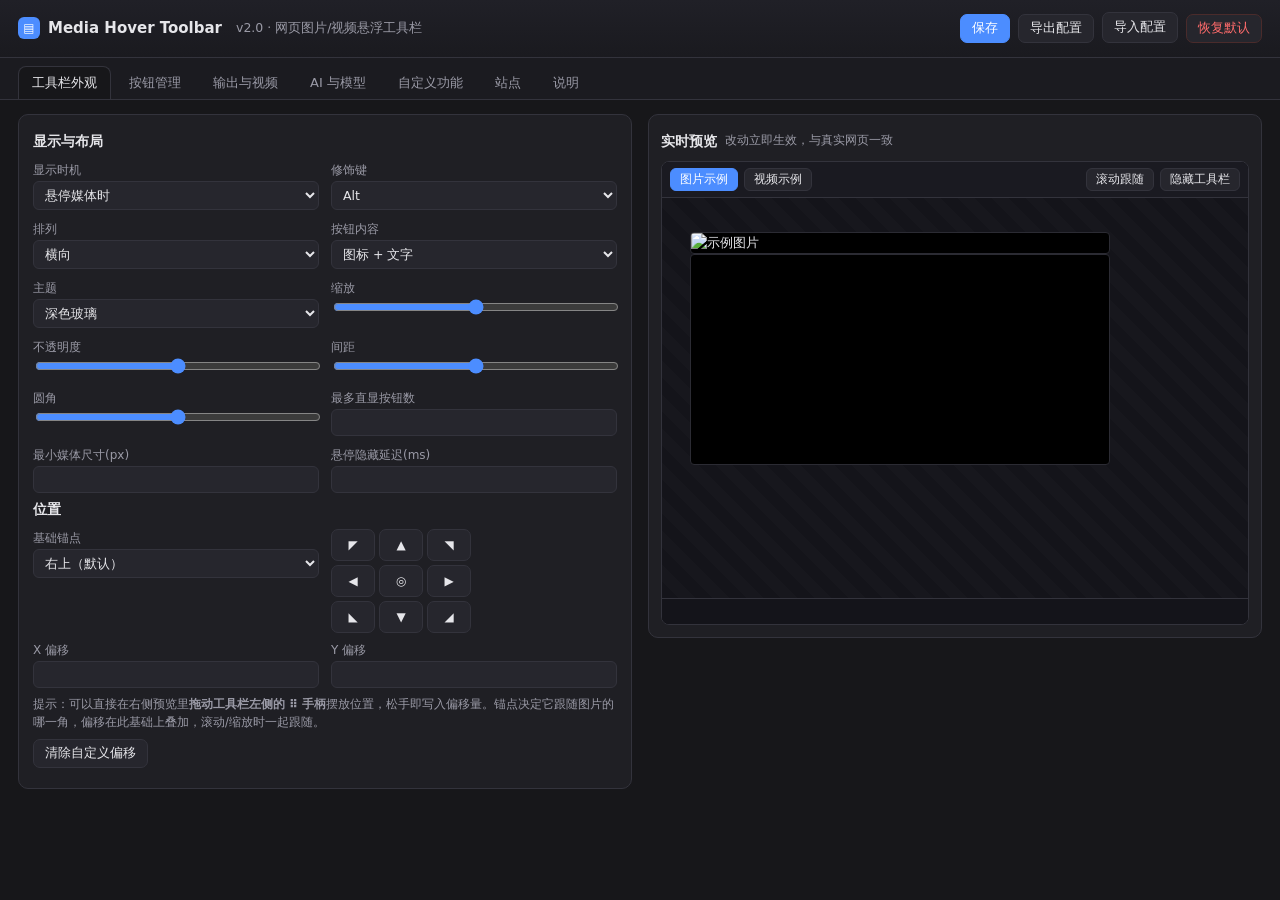
==== options.html @ 4e5ab770 "Rebuild as Media Hover Toolbar: registry-driven tools, in-browser AI, user scripts v1.3 only sent an" ====
<!DOCTYPE html>
<html lang="zh-CN">
<head>
<meta charset="UTF-8">
<title>Media Hover Toolbar 设置</title>
<link rel="stylesheet" href="src/options/options.css">
</head>
<body>
<header>
  <div class="brand"><span class="logo">▤</span> Media Hover Toolbar <small>v2.0 · 网页图片/视频悬浮工具栏</small></div>
  <div class="hdr-actions">
    <button id="btnSave" class="primary">保存</button>
    <button id="btnExport">导出配置</button>
    <label class="filebtn">导入配置<input type="file" id="fileImport" accept="application/json" hidden></label>
    <button id="btnReset" class="danger">恢复默认</button>
  </div>
</header>

<nav id="tabs">
  <button data-tab="toolbar" class="active">工具栏外观</button>
  <button data-tab="buttons">按钮管理</button>
  <button data-tab="output">输出与视频</button>
  <button data-tab="ai">AI 与模型</button>
  <button data-tab="custom">自定义功能</button>
  <button data-tab="sites">站点</button>
  <button data-tab="help">说明</button>
</nav>

<main>
  <!-- ============ 工具栏外观 + 实时预览 ============ -->
  <section data-panel="toolbar" class="active">
    <div class="cols">
      <div class="col form">
        <h3>显示与布局</h3>
        <div class="grid2">
          <label>显示时机
            <select id="showOn">
              <option value="hover">悬停媒体时</option>
              <option value="always">在媒体上常显</option>
              <option value="hover-key">按住修饰键 + 悬停</option>
            </select>
          </label>
          <label>修饰键
            <select id="showKey"><option>Alt</option><option>Ctrl</option><option>Shift</option></select>
          </label>
          <label>排列
            <select id="layout"><option value="horizontal">横向</option><option value="vertical">纵向</option><option value="grid">网格</option></select>
          </label>
          <label>按钮内容
            <select id="iconMode"><option value="both">图标 + 文字</option><option value="icon">仅图标</option><option value="text">仅文字</option></select>
          </label>
          <label>主题
            <select id="theme"><option value="dark">深色玻璃</option><option value="light">浅色</option><option value="glass">透玻璃</option><option value="neon">霓虹</option></select>
          </label>
          <label>缩放 <span class="val" id="scaleV"></span>
            <input type="range" id="scale" min="0.7" max="1.8" step="0.05">
          </label>
          <label>不透明度 <span class="val" id="opacityV"></span>
            <input type="range" id="opacity" min="0.4" max="1" step="0.02">
          </label>
          <label>间距 <span class="val" id="gapV"></span><input type="range" id="gap" min="0" max="14" step="1">
          </label>
          <label>圆角 <span class="val" id="radiusV"></span><input type="range" id="radius" min="0" max="20" step="1">
          </label>
          <label>最多直显按钮数 <input type="number" id="maxTools" min="0" max="30"></label>
          <label>最小媒体尺寸(px) <input type="number" id="minImgSize" min="0" max="4000"></label>
          <label>悬停隐藏延迟(ms) <input type="number" id="hideDelay" min="0" max="2000" step="50"></label>
        </div>

        <h3>位置</h3>
        <div class="grid2">
          <label>基础锚点
            <select id="anchor">
              <option value="top-right">右上（默认）</option><option value="top-left">左上</option>
              <option value="bottom-right">右下</option><option value="bottom-left">左下</option>
              <option value="top-edge">上边居中</option><option value="bottom-edge">下边居中</option>
              <option value="left-edge">左边居中</option><option value="right-edge">右边居中</option>
              <option value="center">正中</option>
            </select>
          </label>
          <div class="anchorpad" id="anchorPad">
            <button data-a="top-left">◤</button><button data-a="top-edge">▲</button><button data-a="top-right">◥</button>
            <button data-a="left-edge">◀</button><button data-a="center">◎</button><button data-a="right-edge">▶</button>
            <button data-a="bottom-left">◣</button><button data-a="bottom-edge">▼</button><button data-a="bottom-right">◢</button>
          </div>
          <label>X 偏移 <input type="number" id="offsetX" step="1"></label>
          <label>Y 偏移 <input type="number" id="offsetY" step="1"></label>
        </div>
        <p class="note">提示：可以直接在右侧预览里<b>拖动工具栏左侧的 ⠿ 手柄</b>摆放位置，松手即写入偏移量。锚点决定它跟随图片的哪一角，偏移在此基础上叠加，滚动/缩放时一起跟随。</p>
        <div class="row">
          <button id="btnRecenter">清除自定义偏移</button>
          <span class="hint" id="posHint"></span>
        </div>
      </div>

      <div class="col preview">
        <h3>实时预览 <small>改动立即生效，与真实网页一致</small></h3>
        <div class="stage" id="stage">
          <div class="stagebar">
            <button class="mt active" data-media="image">图片示例</button>
            <button class="mt" data-media="video">视频示例</button>
            <span class="sp"></span>
            <button class="mt" id="btnScrollDemo">滚动跟随</button>
            <button class="mt" id="btnHideAll">隐藏工具栏</button>
          </div>
          <div class="scroller" id="scroller">
            <div class="mediawrap" id="mediaWrap">
              <img id="sampleImg" alt="示例图片">
              <video id="sampleVideo" muted loop playsinline></video>
              <div class="toolbarSlot" id="toolbarSlot"></div>
            </div>
          </div>
          <div class="stagelog" id="stageLog"></div>
        </div>
      </div>
    </div>
  </section>

  <!-- ============ 按钮管理 ============ -->
  <section data-panel="buttons">
    <div class="cols">
      <div class="col">
        <h3>工具栏按钮 <small>勾选显示 · 拖 ⠿ 排序 · ✎ 改名换图标 · ⚙ 配参数</small></h3>
        <div class="filterbar">
          <input type="search" id="toolSearch" placeholder="搜索按钮/算子…">
          <select id="toolGroup"><option value="">全部分组</option></select>
          <button id="btnEnableAll">全部常驻</button>
          <button id="btnDisableAll">全部不显示</button>
          <button id="btnCollapseExtra">折叠第 7 个之后</button>
        </div>
        <div id="toolList" class="list"></div>
      </div>
      <div class="col narrow">
        <h3>参数编辑</h3>
        <div id="paramEditor" class="param-editor"><p class="hint">点某个按钮右侧的 ⚙  here 编辑它的默认参数。</p></div>
      </div>
    </div>
  </section>

  <!-- ============ 输出与视频 ============ -->
  <section data-panel="output">
    <div class="cols">
      <div class="col form">
        <h3>结果输出</h3>
        <div class="grid2">
          <label>默认格式
            <select id="outFormat"><option value="png">PNG（无损）</option><option value="jpg">JPEG</option><option value="webp">WebP</option></select>
          </label>
          <label>质量 <span class="val" id="outQualityV"></span><input type="range" id="outQuality" min="0.5" max="1" step="0.01"></label>
          <label class="chk"><input type="checkbox" id="autoDownload">处理完自动下载</label>
          <label class="chk"><input type="checkbox" id="copyAfterOp">处理完自动复制图片</label>
          <label class="chk"><input type="checkbox" id="showResult">显示结果面板</label>
          <label class="chk"><input type="checkbox" id="keepName">文件名保留原始名</label>
        </div>
        <label>文件名模板 <input type="text" id="filenamePattern"></label>
        <p class="note">可用占位符：<code>{base} {op} {w} {h} {t} {ts} {ext}</code></p>
      </div>
      <div class="col form">
        <h3>视频取帧</h3>
        <div class="grid2">
          <label class="chk"><input type="checkbox" id="trimLetterbox">自动裁黑边</label>
          <label>帧格式 <select id="frameFormat"><option value="png">PNG</option><option value="jpg">JPEG</option></select></label>
          <label>帧最长边(0=原始) <input type="number" id="frameMaxSide" min="0" max="7680"></label>
          <label>缺省帧率(fps) <input type="number" id="fpsFallback" min="1" max="240"></label>
          <label>拼图列数 <input type="number" id="sheetColumns" min="1" max="12"></label>
          <label>拼图单元宽 <input type="number" id="sheetCellWidth" min="80" max="1200"></label>
        </div>
        <p class="note">取帧沿用四级降级：画布直取 → CORS 克隆（免整包下载）→ 整包重建 → 标签页截图裁剪。黑边裁切带三重防误裁。</p>
        <h3>ComfyUI</h3>
        <div class="grid2">
          <label>服务地址 <input type="text" id="comfyServer"></label>
          <label>模式 <select id="comfyMode"><option value="frontend">前端注入（需开标签）</option><option value="api">后台 API（静默）</option></select></label>
          <label>节点标题/类型 <input type="text" id="comfyNodeType" placeholder="留空自动找选中节点"></label>
          <label>API 模式节点 ID <input type="text" id="comfyNodeId"></label>
          <label class="chk"><input type="checkbox" id="comfyAutoQueue">默认发送即排队</label>
          <label>上传目录 <select id="comfyFolders"><option value="both">input + output</option><option value="input">仅 input</option><option value="output">仅 output</option></select></label>
        </div>
        <label>工作流 API JSON（API 模式）<textarea id="comfyWorkflow" rows="5" spellcheck="false"></textarea></label>
        <div class="row"><button id="btnComfyTest">测试连接</button><span class="hint" id="comfyTestOut"></span></div>
      </div>
    </div>
  </section>

  <!-- ============ AI ============ -->
  <section data-panel="ai">
    <div class="cols">
      <div class="col form">
        <h3>运行时</h3>
        <div class="grid2">
          <label class="chk"><input type="checkbox" id="aiEnabled">启用 AI 按钮</label>
          <label>设备
            <select id="aiDevice"><option value="auto">自动（有 WebGPU 用 GPU）</option><option value="webgpu">强制 GPU (WebGPU)</option><option value="wasm">强制 CPU (WASM)</option></select>
          </label>
          <label>权重精度
            <select id="aiDtype"><option value="q4">q4（最小）</option><option value="q4f16">q4f16</option><option value="int8">int8</option><option value="fp16">fp16（GPU 推荐）</option></select>
          </label>
          <label>推理前最长边 <input type="number" id="aiMaxDim" min="256" max="4096" step="64"></label>
          <label>模型源
            <select id="aiHub"><option value="hf-mirror">hf-mirror.com（国内）</option><option value="modelscope">ModelScope 魔搭（国内快，需已被镜像）</option><option value="huggingface">huggingface.co</option><option value="custom">自定义</option></select>
          </label>
          <label>自定义源 <input type="text" id="aiHubCustom" placeholder="https://…"></label>
          <label>下载预算(MB) <input type="number" id="aiBudget" min="0" max="65536" step="256"></label>
          <label>空闲卸载(秒, 0=常驻) <input type="number" id="aiUnload" min="0" max="3600" step="30"></label>
        </div>
        <div class="row">
          <button id="btnRuntime" class="primary">检测运行时 / 预热</button>
          <button id="btnCache">模型占用统计</button>
          <button id="btnClearCache" class="danger">清除模型缓存</button>
        </div>
        <pre id="runtimeOut" class="out"></pre>
        <div class="rtcard">
          <div class="row"><strong>AI 运行时文件</strong><span class="rthint" id="runtimeState">未探测</span></div>
          <div class="row">
            <button id="btnRuntimeCheck">重新检测</button>
            <button id="btnRuntimeInstall" class="primary">安装运行时（约 27MB）</button>
            <button id="btnRuntimeAll">安装全部三份</button>
            <button id="btnRuntimeClear" class="danger">清除已装</button>
          </div>
          <div class="rtbar"><i id="runtimeBar"></i></div>
          <div class="rthint" id="runtimeSpeed">进度显示在这里；装完 AI 按钮就能直接用，不必再跑 node 脚本</div>
          <div id="runtimeFiles" class="rtfiles"></div>
        </div>
      </div>
      <div class="col form">
        <h3>模型选择</h3>
        <div id="modelSelects"></div>
        <h3>提示词</h3>
        <label>看图说话 <textarea id="vlmPrompt" rows="3"></textarea></label>
        <label>提问模板 <input type="text" id="askPrompt"></label>
        <h3>功能参数</h3>
        <div class="grid2">
          <label>人脸置信度 <span class="val" id="faceConfV"></span><input type="range" id="faceConfidence" min="0.2" max="0.95" step="0.05"></label>
          <label>超分分块(0=整图) <input type="number" id="srTile" min="0" max="1024" step="64"></label>
          <label>SAM 自动网格 <input type="number" id="samGrid" min="1" max="4"></label>
        </div>
        <div class="row"><button id="btnAiSelfTest">跑一次自检（描述测试图）</button><span class="hint" id="selfTestHint"></span></div>
        <pre id="aiTestOut" class="out"></pre>
      </div>
    </div>
  </section>

  <!-- ============ 自定义功能 ============ -->
  <section data-panel="custom">
    <div class="cols">
      <div class="col">
        <h3>脚本型功能 <small>ctx.* API，在宿主页的 QuickJS(wasm) 里隔离运行</small></h3>
        <div id="scriptList" class="list"></div>
        <div class="row">
          <button id="btnNewScript" class="primary">＋ 新建脚本功能</button>
          <button id="btnDupScript">复制所选</button>
          <button id="btnDelScript" class="danger">删除所选</button>
        </div>
        <h3>链接型功能 <small>不写代码，URL 模板 + 占位符</small></h3>
        <div id="linkList" class="list"></div>
        <div class="row"><button id="btnNewLink" class="primary">＋ 新建链接工具</button><button id="btnDelLink" class="danger">删除所选</button></div>
      </div>
      <div class="col narrow">
        <h3>编辑器</h3>
        <div id="scriptEditor" class="editor"></div>
        <details class="apidoc" id="apiDoc"><summary>ctx API 与占位符参考</summary><pre></pre></details>
      </div>
    </div>
  </section>

  <!-- ============ 站点 ============ -->
  <section data-panel="sites">
    <div class="cols"><div class="col form">
      <h3>站点开关</h3>
      <div class="row"><button id="btnCurrentSite">切换当前网站</button><span class="hint" id="siteHint"></span></div>
      <div id="siteList" class="list"></div>
      <h3>其它</h3>
      <label class="chk"><input type="checkbox" id="includeFrame">允许注入到 iframe（默认开）</label>
      <p class="note">ComfyUI 页面本身（含 127.0.0.1 / localhost 与配置里的服务器地址）永不注入工具栏，以免干扰画布拖拽。</p>
    </div></div>
  </section>

  <!-- ============ 说明 ============ -->
  <section data-panel="help">
    <div class="cols"><div class="col form doc">
      <h3>怎么装 AI 运行时</h3>
      <p><strong>不用装任何东西也能用 AI</strong>：到「AI 与模型 → AI 运行时文件」点「安装运行时」，
      扩展会把 ORT 的 wasm 后端（约 26MB）从 CDN 下到本地缓存里，进度与状态都在那一块显示；
      下回来的字节数会和扩展内的 glue 版本核对，不匹配就换源重试。</p>
      <p>想离线预置（或 CDN 全不通）时，在扩展目录跑一次 <code>node scripts/setup-vendor.mjs</code>，
      它把 <code>transformers.web.min.mjs</code>、<code>*.wasm</code>、QuickJS 拷进 <code>vendor/</code>；
      包里有文件时扩展不会重复下载。</p>
      <h3>快捷键</h3>
      <ul>
        <li><code>Alt</code> + 悬停：修饰键模式下的显示开关</li>
        <li><code>Esc</code>：退出取点模式 / 关闭结果面板</li>
        <li>结果面板标题栏可拖动</li>
      </ul>
      <h3>已知边界</h3>
      <ul>
        <li>视频取帧在跨域 iframe 且画布受保护时只能走标签页截图（带播放器 UI）</li>
        <li>用户脚本不能直接碰 DOM 与 chrome API，必须走 ctx 提供的服务</li>
        <li>WebGL/复杂画布合成的站点，工具栏拿到的是 <code>&lt;canvas&gt;</code> 之外的最终 img/video</li>
      </ul>
    </div></div>
  </section>
</main>

<div id="toast" class="toast"></div>
<script type="module" src="src/options/options.mjs"></script>
</body>
</html>
---- src/options/options.css ----
:root {
    --bg: #17171a; --panel: #1f1f24; --panel2: #26262d; --line: #33333c;
    --text: #e6e6ea; --muted: #9a9aa6; --accent: #4c8dff; --accent2: #7db4ff;
    --danger: #ff6b6b; --ok: #57d38c; --warn: #ffcc66;
}
* { box-sizing: border-box; }
body {
    margin: 0; background: var(--bg); color: var(--text);
    font: 13px/1.5 "Segoe UI Variable", "Segoe UI", system-ui, "Microsoft YaHei", sans-serif;
}
header {
    display: flex; align-items: center; gap: 16px; padding: 12px 18px;
    background: linear-gradient(180deg, #202027, #1a1a1f); border-bottom: 1px solid var(--line);
    position: sticky; top: 0; z-index: 20;
}
.brand { font-size: 15px; font-weight: 650; display: flex; align-items: center; gap: 8px; }
.brand .logo { display: inline-grid; place-items: center; width: 22px; height: 22px; border-radius: 6px; background: var(--accent); color: #fff; font-size: 12px; }
.brand small { color: var(--muted); font-weight: 400; margin-left: 6px; }
.hdr-actions { margin-left: auto; display: flex; gap: 8px; align-items: center; }
nav#tabs { display: flex; gap: 4px; padding: 8px 18px 0; border-bottom: 1px solid var(--line); background: #1b1b20; position: sticky; top: 47px; z-index: 19; }
nav#tabs button { background: transparent; border: 1px solid transparent; border-bottom: none; color: var(--muted); padding: 7px 13px; border-radius: 8px 8px 0 0; cursor: pointer; font-size: 13px; }
nav#tabs button.active { color: var(--text); background: var(--bg); border-color: var(--line); }
nav#tabs button:hover { color: var(--text); }
main { padding: 14px 18px 60px; }
section[data-panel] { display: none; }
section[data-panel].active { display: block; }
.cols { display: flex; gap: 16px; align-items: flex-start; flex-wrap: wrap; }
.col { flex: 1 1 420px; min-width: 320px; }
.col.narrow { flex: 0 1 380px; min-width: 300px; }
.col.form { background: var(--panel); border: 1px solid var(--line); border-radius: 10px; padding: 12px 14px; }
h3 { margin: 4px 0 10px; font-size: 13.5px; font-weight: 650; display: flex; align-items: center; gap: 8px; }
h3 small { color: var(--muted); font-weight: 400; font-size: 11.5px; }
.grid2 { display: grid; grid-template-columns: repeat(auto-fit, minmax(190px, 1fr)); gap: 8px 12px; }
label { display: block; font-size: 12px; color: var(--muted); margin-bottom: 2px; }
label.chk { display: flex; align-items: center; gap: 7px; color: var(--text); font-size: 12.5px; cursor: pointer; }
input[type="text"], input[type="number"], input[type="search"], select, textarea {
    width: 100%; padding: 5px 7px; font-size: 12.5px; background: var(--panel2); color: var(--text);
    border: 1px solid var(--line); border-radius: 6px; outline: none; margin-top: 2px; font-family: inherit;
}
input:focus, select:focus, textarea:focus { border-color: var(--accent); }
textarea { font-family: ui-monospace, Consolas, monospace; font-size: 12px; resize: vertical; }
input[type="range"] { width: 100%; accent-color: var(--accent); }
input[type="checkbox"] { width: auto; accent-color: var(--accent); }
.val { color: var(--accent2); font-variant-numeric: tabular-nums; }
button {
    background: var(--panel2); color: var(--text); border: 1px solid var(--line); border-radius: 7px;
    padding: 5px 11px; cursor: pointer; font-size: 12.5px; font-family: inherit;
}
button:hover { border-color: var(--accent); color: #fff; }
button.primary { background: var(--accent); border-color: var(--accent); color: #fff; }
button.primary:hover { background: #5c99ff; }
button.danger { color: var(--danger); border-color: #4a2b2b; }
button.danger:hover { background: #3a2020; }
button.mini { padding: 2px 7px; font-size: 11.5px; }
.filebtn { background: var(--panel2); border: 1px solid var(--line); border-radius: 7px; padding: 5px 11px; cursor: pointer; font-size: 12.5px; color: var(--text); }
.row { display: flex; gap: 8px; align-items: center; flex-wrap: wrap; margin: 8px 0; }
.hint { color: var(--muted); font-size: 11.5px; }
.note { color: var(--muted); font-size: 11.5px; margin: 6px 0; }
code { background: #12121a; padding: 1px 5px; border-radius: 4px; font-size: 11.5px; color: var(--accent2); }
.out { background: #101014; border: 1px solid var(--line); border-radius: 8px; padding: 8px; font-size: 11.5px; min-height: 42px; max-height: 220px; overflow: auto; white-space: pre-wrap; word-break: break-word; }

/* 预览舞台 */
.preview { background: var(--panel); border: 1px solid var(--line); border-radius: 10px; padding: 12px; }
.stage { border: 1px solid var(--line); border-radius: 8px; overflow: hidden; background: #0e0e12; }
.stagebar { display: flex; gap: 6px; padding: 6px 8px; background: #1a1a21; border-bottom: 1px solid var(--line); align-items: center; }
.stagebar .sp { flex: 1; }
button.mt { padding: 3px 9px; font-size: 11.5px; border-radius: 6px; }
button.mt.active { background: var(--accent); color: #fff; border-color: var(--accent); }
.scroller { height: 400px; overflow: auto; padding: 34px 28px; background: repeating-linear-gradient(45deg, #14141a 0 12px, #17171d 12px 24px); position: relative; }
.mediawrap { position: relative; display: inline-block; }
.mediawrap img, .mediawrap video { display: block; max-width: 100%; border: 1px solid #2b2b33; border-radius: 4px; background: #000; }
.mediawrap video { width: 420px; }
.stagelog { padding: 6px 9px; font-size: 11px; color: var(--muted); background: #14141a; border-top: 1px solid var(--line); min-height: 26px; }
.anchorpad { display: grid; grid-template-columns: repeat(3, 44px); gap: 4px; align-content: center; }
.anchorpad button { padding: 8px 0; font-size: 12px; }
.anchorpad button.on { background: var(--accent); color: #fff; border-color: var(--accent); }

/* 列表 */
.filterbar { display: flex; gap: 8px; align-items: center; margin-bottom: 8px; }
.filterbar input[type="search"] { flex: 1; }
.list { max-height: 66vh; overflow: auto; border: 1px solid var(--line); border-radius: 8px; background: #1b1b21; }
.item { display: flex; gap: 8px; align-items: center; padding: 5px 9px; border-bottom: 1px solid #26262e; font-size: 12.5px; }
.item:last-child { border-bottom: none; }
.item:hover { background: #22222a; }
.item.sel { background: #232b3a; }
.item .grip { cursor: grab; color: #55556a; width: 14px; text-align: center; }
.item .icn { width: 20px; text-align: center; }
.item .nm { flex: 1; min-width: 0; overflow: hidden; text-overflow: ellipsis; white-space: nowrap; }
.item .grp { color: var(--muted); font-size: 11px; border: 1px solid var(--line); border-radius: 4px; padding: 0 5px; }
.item .flags { color: var(--muted); font-size: 10.5px; }
.item input[type="checkbox"] { margin: 0; }
.item.dragOver { box-shadow: inset 0 2px 0 var(--accent); }
.param-editor { border: 1px solid var(--line); border-radius: 8px; padding: 10px; background: #1b1b21; max-height: 66vh; overflow: auto; }
.editor { border: 1px solid var(--line); border-radius: 8px; padding: 10px; background: #1b1b21; }
.editor .grid2 { margin-bottom: 8px; }
.apidoc { margin-top: 10px; border: 1px solid var(--line); border-radius: 8px; padding: 6px 10px; background: #16161c; }
.apidoc pre { font-size: 11.5px; white-space: pre-wrap; color: #c8c8d4; }
.doc ul { margin: 6px 0 6px 18px; color: #c9c9d4; }
.toast { position: fixed; left: 50%; bottom: 22px; transform: translateX(-50%); background: #222a; border: 1px solid var(--line); color: #fff; padding: 7px 14px; border-radius: 8px; font-size: 12.5px; opacity: 0; pointer-events: none; transition: opacity .2s; z-index: 99; }
.toast.show { opacity: 1; }
.toast.err { border-color: var(--danger); }
.swatch { display: inline-block; width: 12px; height: 12px; border-radius: 3px; border: 1px solid #555; vertical-align: -2px; margin-right: 4px; }
.badge { font-size: 10.5px; padding: 1px 6px; border-radius: 99px; border: 1px solid var(--line); color: var(--muted); }
.badge.gpu { color: var(--ok); border-color: #2c5a3d; }
.badge.cpu { color: var(--warn); border-color: #5a4b2c; }
.badge.err { color: var(--danger); border-color: #5a2c2c; }
.pill-row { display: flex; gap: 6px; flex-wrap: wrap; }

/* AI 运行时安装卡片 */
.rtcard { margin-top: 10px; border: 1px solid rgba(255,255,255,.12); border-radius: 10px; padding: 10px; }
.rtbar { height: 8px; background: rgba(255,255,255,.12); border-radius: 5px; overflow: hidden; margin: 8px 0; }
.rtbar i { display: block; height: 100%; width: 0; background: #0a84ff; transition: width .2s; }
.rthint { color: #9fb4c7; font-size: 12px; }
.rtfiles { display: flex; flex-direction: column; gap: 4px; margin-top: 6px; font-size: 12px; }
.rtfiles .f { display: flex; gap: 8px; align-items: center; justify-content: space-between; border-bottom: 1px dashed rgba(255,255,255,.08); padding: 3px 0; }
.rtfiles .ok { color: #5ce08a; }
.rtfiles .miss { color: #ffb454; }
.rtfiles .bad { color: #ff6b6b; }
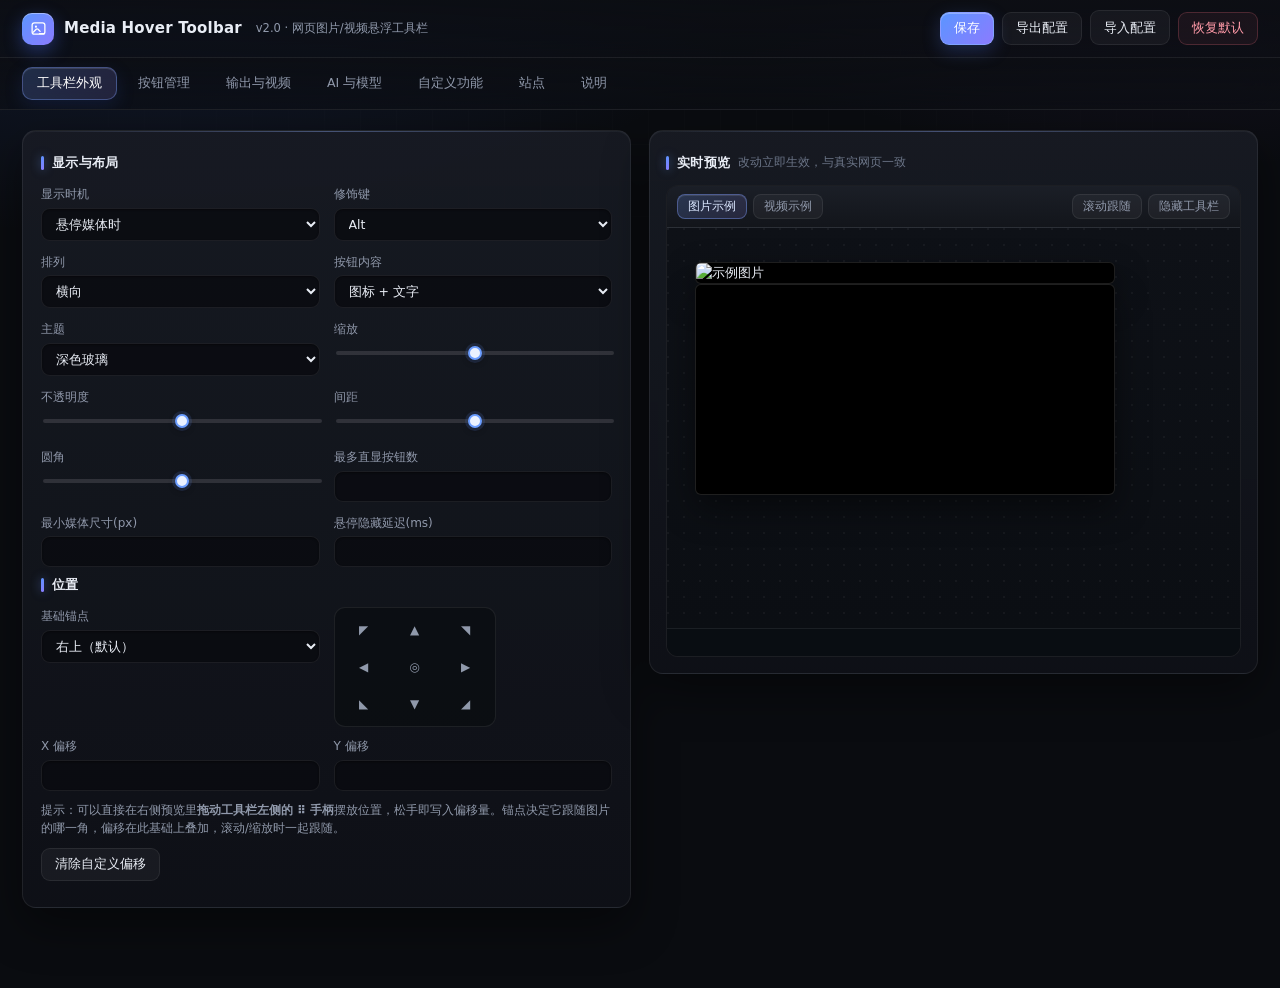
==== commit eed2a9ba: "Redesign toolbar and settings in a unified dark theme" ====
--- a/options.html
+++ b/options.html
@@ -7,7 +7,7 @@
 </head>
 <body>
 <header>
-  <div class="brand"><span class="logo">▤</span> Media Hover Toolbar <small>v2.0 · 网页图片/视频悬浮工具栏</small></div>
+  <div class="brand"><span class="logo" aria-hidden="true"><svg viewBox="0 0 24 24" fill="none" stroke="currentColor" stroke-width="1.8" stroke-linecap="round" stroke-linejoin="round"><rect x="3" y="4" width="18" height="16" rx="3.2"/><circle cx="8.4" cy="9.4" r="1.5" fill="currentColor" stroke="none"/><path d="M4.6 17.2l4.1-4.1a1.9 1.9 0 0 1 2.7 0l2.9 2.9"/><path d="M13.4 19.2H20"/></svg></span> Media Hover Toolbar <small>v2.0 · 网页图片/视频悬浮工具栏</small></div>
   <div class="hdr-actions">
     <button id="btnSave" class="primary">保存</button>
     <button id="btnExport">导出配置</button>
@@ -224,6 +224,10 @@
       <div class="col form">
         <h3>模型选择</h3>
         <div id="modelSelects"></div>
+        <h3>模型单独下载</h3>
+        <div id="modelList" class="models"></div>
+        <h3>人脸库</h3>
+        <div id="faceGallery"></div>
         <h3>提示词</h3>
         <label>看图说话 <textarea id="vlmPrompt" rows="3"></textarea></label>
         <label>提问模板 <input type="text" id="askPrompt"></label>
--- a/src/options/options.css
+++ b/src/options/options.css
@@ -1,118 +1,337 @@
+/* Media Hover Toolbar 设置页：与工具栏同一套暗色玻璃设计语言 */
 :root {
-    --bg: #17171a; --panel: #1f1f24; --panel2: #26262d; --line: #33333c;
-    --text: #e6e6ea; --muted: #9a9aa6; --accent: #4c8dff; --accent2: #7db4ff;
-    --danger: #ff6b6b; --ok: #57d38c; --warn: #ffcc66;
+    --bg: #0a0c10;
+    --bg-2: #0d1016;
+    --panel: rgba(22, 25, 33, .86);
+    --panel-solid: #161920;
+    --panel2: #141821;
+    --panel3: #0b0e14;
+    --line: rgba(255, 255, 255, .075);
+    --line-strong: rgba(255, 255, 255, .15);
+    --text: #e9edf5;
+    --muted: #9099ab;
+    --faint: #6b7486;
+    --accent: #6b9dff;
+    --accent-2: #9d8bff;
+    --accent-grad: linear-gradient(135deg, #5b95ff 0%, #8b7bff 100%);
+    --danger: #ff7185;
+    --ok: #4fd69c;
+    --warn: #ffc66d;
+    --radius: 14px;
+    --radius-sm: 9px;
+    --header-h: 58px;
+    --shadow: 0 18px 46px rgba(0, 0, 0, .42), inset 0 1px 0 rgba(255, 255, 255, .045);
 }
 * { box-sizing: border-box; }
+html { color-scheme: dark; }
 body {
-    margin: 0; background: var(--bg); color: var(--text);
-    font: 13px/1.5 "Segoe UI Variable", "Segoe UI", system-ui, "Microsoft YaHei", sans-serif;
-}
+    margin: 0; min-height: 100vh; color: var(--text);
+    background:
+        radial-gradient(1100px 540px at 10% -10%, rgba(58, 96, 196, .22), transparent 62%),
+        radial-gradient(900px 480px at 92% -12%, rgba(126, 74, 184, .16), transparent 60%),
+        var(--bg);
+    font: 13px/1.55 "Segoe UI Variable", "Segoe UI", system-ui, -apple-system, "Microsoft YaHei", sans-serif;
+    -webkit-font-smoothing: antialiased;
+}
+body::before {
+    content: ''; position: fixed; inset: 0; z-index: 0; pointer-events: none;
+    background-image:
+        linear-gradient(rgba(255, 255, 255, .022) 1px, transparent 1px),
+        linear-gradient(90deg, rgba(255, 255, 255, .022) 1px, transparent 1px);
+    background-size: 36px 36px;
+    -webkit-mask-image: radial-gradient(1200px 520px at 50% -8%, #000 0%, transparent 78%);
+    mask-image: radial-gradient(1200px 520px at 50% -8%, #000 0%, transparent 78%);
+}
+::selection { background: rgba(107, 157, 255, .34); color: #fff; }
+* { scrollbar-width: thin; scrollbar-color: rgba(255, 255, 255, .16) transparent; }
+::-webkit-scrollbar { width: 10px; height: 10px; }
+::-webkit-scrollbar-track { background: transparent; }
+::-webkit-scrollbar-thumb { background: rgba(255, 255, 255, .15); border-radius: 99px; border: 3px solid transparent; background-clip: content-box; }
+::-webkit-scrollbar-thumb:hover { background: rgba(255, 255, 255, .26); border: 3px solid transparent; background-clip: content-box; }
+
+/* ---------- 顶栏 ---------- */
 header {
-    display: flex; align-items: center; gap: 16px; padding: 12px 18px;
-    background: linear-gradient(180deg, #202027, #1a1a1f); border-bottom: 1px solid var(--line);
-    position: sticky; top: 0; z-index: 20;
-}
-.brand { font-size: 15px; font-weight: 650; display: flex; align-items: center; gap: 8px; }
-.brand .logo { display: inline-grid; place-items: center; width: 22px; height: 22px; border-radius: 6px; background: var(--accent); color: #fff; font-size: 12px; }
-.brand small { color: var(--muted); font-weight: 400; margin-left: 6px; }
-.hdr-actions { margin-left: auto; display: flex; gap: 8px; align-items: center; }
-nav#tabs { display: flex; gap: 4px; padding: 8px 18px 0; border-bottom: 1px solid var(--line); background: #1b1b20; position: sticky; top: 47px; z-index: 19; }
-nav#tabs button { background: transparent; border: 1px solid transparent; border-bottom: none; color: var(--muted); padding: 7px 13px; border-radius: 8px 8px 0 0; cursor: pointer; font-size: 13px; }
-nav#tabs button.active { color: var(--text); background: var(--bg); border-color: var(--line); }
-nav#tabs button:hover { color: var(--text); }
-main { padding: 14px 18px 60px; }
+    display: flex; align-items: center; gap: 14px; height: var(--header-h); padding: 0 22px;
+    background: linear-gradient(180deg, rgba(12, 14, 19, .94), rgba(12, 14, 19, .78));
+    border-bottom: 1px solid var(--line);
+    backdrop-filter: blur(18px) saturate(160%);
+    -webkit-backdrop-filter: blur(18px) saturate(160%);
+    position: sticky; top: 0; z-index: 30;
+}
+.brand { font-size: 15px; font-weight: 650; letter-spacing: .2px; display: flex; align-items: center; gap: 10px; white-space: nowrap; }
+.brand .logo {
+    display: inline-grid; place-items: center; width: 32px; height: 32px; flex: none;
+    border-radius: 10px; background: var(--accent-grad); color: #fff;
+    box-shadow: 0 6px 18px rgba(78, 118, 255, .35), inset 0 1px 0 rgba(255, 255, 255, .38);
+}
+.brand .logo svg { width: 17px; height: 17px; display: block; }
+.brand small { color: var(--muted); font-weight: 400; margin-left: 4px; font-size: 11.5px; letter-spacing: 0; }
+.hdr-actions { margin-left: auto; display: flex; gap: 8px; align-items: center; flex: none; }
+.hdr-actions button, .hdr-actions .filebtn { padding: 7px 13px; }
+
+/* ---------- 标签导航 ---------- */
+nav#tabs {
+    display: flex; gap: 6px; padding: 9px 22px; border-bottom: 1px solid var(--line);
+    background: linear-gradient(180deg, rgba(12, 14, 19, .92), rgba(12, 14, 19, .68));
+    backdrop-filter: blur(18px) saturate(150%);
+    -webkit-backdrop-filter: blur(18px) saturate(150%);
+    position: sticky; top: var(--header-h); z-index: 29;
+    overflow-x: auto; scrollbar-width: none;
+}
+nav#tabs::-webkit-scrollbar { display: none; }
+nav#tabs button {
+    background: transparent; border: 1px solid transparent; color: var(--muted);
+    padding: 7px 14px; border-radius: 10px; cursor: pointer; font-size: 12.5px; font-weight: 500;
+    white-space: nowrap; transition: background .15s, border-color .15s, color .15s, box-shadow .15s;
+}
+nav#tabs button:hover { color: var(--text); background: rgba(255, 255, 255, .05); }
+nav#tabs button.active {
+    color: #fff; border-color: rgba(130, 160, 255, .36);
+    background: linear-gradient(135deg, rgba(107, 157, 255, .22), rgba(157, 139, 255, .16));
+    box-shadow: inset 0 1px 0 rgba(255, 255, 255, .12), 0 6px 18px rgba(40, 70, 150, .22);
+}
+
+/* ---------- 布局与卡片 ---------- */
+main { position: relative; z-index: 1; max-width: 1500px; margin: 0 auto; padding: 20px 22px 80px; }
 section[data-panel] { display: none; }
 section[data-panel].active { display: block; }
-.cols { display: flex; gap: 16px; align-items: flex-start; flex-wrap: wrap; }
+.cols { display: flex; gap: 18px; align-items: flex-start; flex-wrap: wrap; }
 .col { flex: 1 1 420px; min-width: 320px; }
-.col.narrow { flex: 0 1 380px; min-width: 300px; }
-.col.form { background: var(--panel); border: 1px solid var(--line); border-radius: 10px; padding: 12px 14px; }
-h3 { margin: 4px 0 10px; font-size: 13.5px; font-weight: 650; display: flex; align-items: center; gap: 8px; }
-h3 small { color: var(--muted); font-weight: 400; font-size: 11.5px; }
-.grid2 { display: grid; grid-template-columns: repeat(auto-fit, minmax(190px, 1fr)); gap: 8px 12px; }
+.col.narrow { flex: 0 1 390px; min-width: 300px; }
+.col.form, .preview {
+    position: relative;
+    background: linear-gradient(180deg, rgba(24, 27, 36, .9), rgba(15, 17, 23, .93));
+    border: 1px solid var(--line); border-radius: var(--radius);
+    padding: 16px 18px; box-shadow: var(--shadow);
+}
+.col.form::before, .preview::before {
+    content: ''; position: absolute; left: 18px; right: 18px; top: 0; height: 1px; pointer-events: none;
+    background: linear-gradient(90deg, transparent, rgba(140, 170, 255, .35), transparent);
+}
+h3 {
+    margin: 6px 0 12px; font-size: 13px; font-weight: 650; letter-spacing: .3px;
+    display: flex; align-items: center; gap: 8px;
+}
+h3::before {
+    content: ''; flex: none; width: 3px; height: 14px; border-radius: 2px;
+    background: var(--accent-grad); box-shadow: 0 0 10px rgba(107, 157, 255, .5);
+}
+h3 small { color: var(--faint); font-weight: 400; font-size: 11.5px; letter-spacing: 0; }
+
+/* ---------- 表单控件 ---------- */
+.grid2 { display: grid; grid-template-columns: repeat(auto-fit, minmax(190px, 1fr)); gap: 10px 14px; }
 label { display: block; font-size: 12px; color: var(--muted); margin-bottom: 2px; }
-label.chk { display: flex; align-items: center; gap: 7px; color: var(--text); font-size: 12.5px; cursor: pointer; }
+label.chk { display: flex; align-items: center; gap: 8px; color: var(--text); font-size: 12.5px; cursor: pointer; }
 input[type="text"], input[type="number"], input[type="search"], select, textarea {
-    width: 100%; padding: 5px 7px; font-size: 12.5px; background: var(--panel2); color: var(--text);
-    border: 1px solid var(--line); border-radius: 6px; outline: none; margin-top: 2px; font-family: inherit;
-}
-input:focus, select:focus, textarea:focus { border-color: var(--accent); }
-textarea { font-family: ui-monospace, Consolas, monospace; font-size: 12px; resize: vertical; }
-input[type="range"] { width: 100%; accent-color: var(--accent); }
-input[type="checkbox"] { width: auto; accent-color: var(--accent); }
-.val { color: var(--accent2); font-variant-numeric: tabular-nums; }
+    width: 100%; padding: 7px 10px; font-size: 12.5px; background: rgba(9, 11, 16, .78); color: var(--text);
+    border: 1px solid var(--line); border-radius: var(--radius-sm); outline: none; margin-top: 4px; font-family: inherit;
+    box-shadow: inset 0 1px 2px rgba(0, 0, 0, .35);
+    transition: border-color .15s, box-shadow .15s, background .15s;
+}
+input[type="text"]:hover, input[type="number"]:hover, input[type="search"]:hover, select:hover, textarea:hover { border-color: var(--line-strong); }
+input[type="text"]:focus, input[type="number"]:focus, input[type="search"]:focus, select:focus, textarea:focus {
+    border-color: rgba(107, 157, 255, .65); background: rgba(10, 13, 19, .94);
+    box-shadow: 0 0 0 3px rgba(107, 157, 255, .15), inset 0 1px 2px rgba(0, 0, 0, .3);
+}
+select option { background: #14171e; color: var(--text); }
+textarea { font-family: ui-monospace, Consolas, monospace; font-size: 12px; resize: vertical; line-height: 1.5; }
+input[type="range"] { -webkit-appearance: none; appearance: none; width: 100%; height: 20px; background: transparent; margin-top: 4px; cursor: pointer; }
+input[type="range"]::-webkit-slider-runnable-track { height: 4px; border-radius: 99px; background: rgba(255, 255, 255, .12); }
+input[type="range"]::-webkit-slider-thumb {
+    -webkit-appearance: none; width: 14px; height: 14px; margin-top: -5px; border-radius: 50%;
+    background: #eaf1ff; border: 2px solid var(--accent);
+    box-shadow: 0 0 0 3px rgba(107, 157, 255, .14), 0 2px 6px rgba(0, 0, 0, .4);
+    transition: box-shadow .15s;
+}
+input[type="range"]:hover::-webkit-slider-thumb { box-shadow: 0 0 0 5px rgba(107, 157, 255, .2), 0 2px 8px rgba(0, 0, 0, .45); }
+input[type="range"]::-moz-range-track { height: 4px; border-radius: 99px; background: rgba(255, 255, 255, .12); }
+input[type="range"]::-moz-range-thumb { width: 12px; height: 12px; border-radius: 50%; background: #eaf1ff; border: 2px solid var(--accent); }
+input[type="checkbox"] {
+    -webkit-appearance: none; appearance: none; width: 16px; height: 16px; flex: none; margin: 0;
+    border: 1px solid rgba(255, 255, 255, .2); border-radius: 5px; background: rgba(8, 10, 15, .72);
+    cursor: pointer; transition: background .15s, border-color .15s, box-shadow .15s;
+}
+input[type="checkbox"]:hover { border-color: rgba(255, 255, 255, .34); }
+input[type="checkbox"]:checked {
+    border-color: transparent; background-color: #5f95ff;
+    background-image: url("data:image/svg+xml,%3Csvg xmlns='http://www.w3.org/2000/svg' viewBox='0 0 16 16'%3E%3Cpath d='M3.5 8.5l3 3 6-7' fill='none' stroke='white' stroke-width='2.2' stroke-linecap='round' stroke-linejoin='round'/%3E%3C/svg%3E");
+    background-size: 12px 12px; background-position: center; background-repeat: no-repeat;
+    box-shadow: 0 0 10px rgba(107, 157, 255, .45);
+}
+input[type="checkbox"]:focus-visible { outline: none; box-shadow: 0 0 0 3px rgba(107, 157, 255, .22); }
+input[type="color"] { width: 46px; height: 30px; padding: 2px; margin-top: 4px; background: var(--panel3); border: 1px solid var(--line); border-radius: 8px; cursor: pointer; }
+.val { color: #a9c4ff; font-variant-numeric: tabular-nums; }
+
+/* ---------- 按钮 ---------- */
 button {
-    background: var(--panel2); color: var(--text); border: 1px solid var(--line); border-radius: 7px;
-    padding: 5px 11px; cursor: pointer; font-size: 12.5px; font-family: inherit;
-}
-button:hover { border-color: var(--accent); color: #fff; }
-button.primary { background: var(--accent); border-color: var(--accent); color: #fff; }
-button.primary:hover { background: #5c99ff; }
-button.danger { color: var(--danger); border-color: #4a2b2b; }
-button.danger:hover { background: #3a2020; }
-button.mini { padding: 2px 7px; font-size: 11.5px; }
-.filebtn { background: var(--panel2); border: 1px solid var(--line); border-radius: 7px; padding: 5px 11px; cursor: pointer; font-size: 12.5px; color: var(--text); }
-.row { display: flex; gap: 8px; align-items: center; flex-wrap: wrap; margin: 8px 0; }
+    background: rgba(255, 255, 255, .045); color: var(--text); border: 1px solid var(--line); border-radius: var(--radius-sm);
+    padding: 7px 13px; cursor: pointer; font-size: 12.5px; font-weight: 500; font-family: inherit; white-space: nowrap;
+    transition: background .15s, border-color .15s, color .15s, box-shadow .15s, transform .08s;
+}
+button:hover { background: rgba(255, 255, 255, .08); border-color: rgba(255, 255, 255, .18); color: #fff; }
+button:active { transform: translateY(1px); }
+button:focus-visible { outline: none; box-shadow: 0 0 0 3px rgba(107, 157, 255, .22); }
+button.primary {
+    background: var(--accent-grad); border-color: rgba(150, 178, 255, .55); color: #fff;
+    box-shadow: 0 6px 18px rgba(72, 111, 220, .28), inset 0 1px 0 rgba(255, 255, 255, .28);
+}
+button.primary:hover { filter: brightness(1.08); border-color: rgba(170, 195, 255, .7); box-shadow: 0 8px 24px rgba(72, 111, 220, .4), inset 0 1px 0 rgba(255, 255, 255, .3); }
+button.danger { color: #ff9aa8; border-color: rgba(255, 113, 133, .22); background: rgba(255, 113, 133, .06); }
+button.danger:hover { background: rgba(255, 113, 133, .14); border-color: rgba(255, 113, 133, .42); color: #ffb6c0; }
+button.mini { padding: 3px 8px; font-size: 11.5px; border-radius: 7px; color: var(--muted); }
+button.mini:hover { color: #fff; }
+.filebtn {
+    display: inline-flex; align-items: center;
+    background: rgba(255, 255, 255, .045); border: 1px solid var(--line); border-radius: var(--radius-sm);
+    padding: 7px 13px; cursor: pointer; font-size: 12.5px; font-weight: 500; color: var(--text);
+    transition: background .15s, border-color .15s, color .15s;
+}
+.filebtn:hover { background: rgba(255, 255, 255, .08); border-color: rgba(255, 255, 255, .18); color: #fff; }
+.row { display: flex; gap: 8px; align-items: center; flex-wrap: wrap; margin: 10px 0; }
 .hint { color: var(--muted); font-size: 11.5px; }
-.note { color: var(--muted); font-size: 11.5px; margin: 6px 0; }
-code { background: #12121a; padding: 1px 5px; border-radius: 4px; font-size: 11.5px; color: var(--accent2); }
-.out { background: #101014; border: 1px solid var(--line); border-radius: 8px; padding: 8px; font-size: 11.5px; min-height: 42px; max-height: 220px; overflow: auto; white-space: pre-wrap; word-break: break-word; }
-
-/* 预览舞台 */
-.preview { background: var(--panel); border: 1px solid var(--line); border-radius: 10px; padding: 12px; }
-.stage { border: 1px solid var(--line); border-radius: 8px; overflow: hidden; background: #0e0e12; }
-.stagebar { display: flex; gap: 6px; padding: 6px 8px; background: #1a1a21; border-bottom: 1px solid var(--line); align-items: center; }
+.note { color: var(--muted); font-size: 11.5px; margin: 8px 0; line-height: 1.6; }
+code {
+    background: rgba(107, 157, 255, .1); border: 1px solid rgba(107, 157, 255, .12);
+    padding: 1px 6px; border-radius: 5px; font-size: 11.5px; color: #a9c6ff;
+}
+.out {
+    background: rgba(7, 9, 13, .72); border: 1px solid var(--line); border-radius: 10px;
+    padding: 10px 12px; font-size: 11.5px; min-height: 44px; max-height: 220px; overflow: auto;
+    white-space: pre-wrap; word-break: break-word; color: #c9d4e4;
+    font-family: ui-monospace, Consolas, monospace; line-height: 1.55;
+}
+
+/* ---------- 预览舞台 ---------- */
+.preview { padding: 16px; }
+.stage { border: 1px solid var(--line); border-radius: 12px; overflow: hidden; background: #0a0c11; box-shadow: inset 0 1px 0 rgba(255, 255, 255, .04); }
+.stagebar {
+    display: flex; gap: 6px; padding: 8px 10px; align-items: center;
+    background: linear-gradient(180deg, rgba(28, 32, 41, .92), rgba(19, 22, 28, .92));
+    border-bottom: 1px solid var(--line);
+}
 .stagebar .sp { flex: 1; }
-button.mt { padding: 3px 9px; font-size: 11.5px; border-radius: 6px; }
-button.mt.active { background: var(--accent); color: #fff; border-color: var(--accent); }
-.scroller { height: 400px; overflow: auto; padding: 34px 28px; background: repeating-linear-gradient(45deg, #14141a 0 12px, #17171d 12px 24px); position: relative; }
+button.mt { padding: 4px 10px; font-size: 11.5px; border-radius: 8px; color: var(--muted); }
+button.mt:hover { color: var(--text); }
+button.mt.active {
+    background: linear-gradient(135deg, rgba(107, 157, 255, .2), rgba(157, 139, 255, .14));
+    border-color: rgba(130, 160, 255, .4); color: #dbe7ff;
+    box-shadow: inset 0 1px 0 rgba(255, 255, 255, .1);
+}
+.scroller {
+    height: 400px; overflow: auto; padding: 34px 28px; position: relative;
+    background:
+        radial-gradient(circle at 1px 1px, rgba(255, 255, 255, .045) 1px, transparent 0) 0 0 / 16px 16px,
+        linear-gradient(180deg, #0e1117, #0b0e13);
+}
 .mediawrap { position: relative; display: inline-block; }
-.mediawrap img, .mediawrap video { display: block; max-width: 100%; border: 1px solid #2b2b33; border-radius: 4px; background: #000; }
+.mediawrap img, .mediawrap video {
+    display: block; max-width: 100%; border: 1px solid rgba(255, 255, 255, .12); border-radius: 6px; background: #000;
+    box-shadow: 0 14px 34px rgba(0, 0, 0, .45);
+}
 .mediawrap video { width: 420px; }
-.stagelog { padding: 6px 9px; font-size: 11px; color: var(--muted); background: #14141a; border-top: 1px solid var(--line); min-height: 26px; }
-.anchorpad { display: grid; grid-template-columns: repeat(3, 44px); gap: 4px; align-content: center; }
-.anchorpad button { padding: 8px 0; font-size: 12px; }
-.anchorpad button.on { background: var(--accent); color: #fff; border-color: var(--accent); }
-
-/* 列表 */
-.filterbar { display: flex; gap: 8px; align-items: center; margin-bottom: 8px; }
-.filterbar input[type="search"] { flex: 1; }
-.list { max-height: 66vh; overflow: auto; border: 1px solid var(--line); border-radius: 8px; background: #1b1b21; }
-.item { display: flex; gap: 8px; align-items: center; padding: 5px 9px; border-bottom: 1px solid #26262e; font-size: 12.5px; }
+.stagelog { padding: 7px 11px; font-size: 11px; color: var(--muted); background: rgba(10, 13, 18, .85); border-top: 1px solid var(--line); min-height: 28px; }
+.anchorpad {
+    display: grid; grid-template-columns: repeat(3, 46px); gap: 5px; align-content: center; width: max-content;
+    padding: 6px; border: 1px solid var(--line); border-radius: 11px; background: rgba(9, 11, 16, .55);
+}
+.anchorpad button { padding: 8px 0; font-size: 12px; color: var(--muted); background: transparent; border: 1px solid transparent; border-radius: 8px; }
+.anchorpad button:hover { background: rgba(255, 255, 255, .06); color: var(--text); border-color: transparent; }
+.anchorpad button.on {
+    background: var(--accent-grad); color: #fff; border-color: rgba(160, 190, 255, .5);
+    box-shadow: 0 4px 14px rgba(72, 111, 220, .32), inset 0 1px 0 rgba(255, 255, 255, .25);
+}
+
+/* ---------- 列表 ---------- */
+.filterbar { display: flex; gap: 8px; align-items: center; margin-bottom: 10px; flex-wrap: wrap; }
+.filterbar input[type="search"] { flex: 1 1 200px; min-width: 120px; margin-top: 0; }
+.filterbar select { flex: 0 0 168px; width: 168px; margin-top: 0; }
+.filterbar button { flex: none; white-space: nowrap; }
+input::placeholder, textarea::placeholder { color: var(--faint); opacity: 1; }
+.list { max-height: 66vh; overflow: auto; border: 1px solid var(--line); border-radius: 12px; background: rgba(8, 10, 15, .55); box-shadow: inset 0 1px 0 rgba(255, 255, 255, .03); }
+.item { display: flex; gap: 10px; align-items: center; padding: 7px 12px; border-bottom: 1px solid rgba(255, 255, 255, .045); font-size: 12.5px; transition: background .13s; }
 .item:last-child { border-bottom: none; }
-.item:hover { background: #22222a; }
-.item.sel { background: #232b3a; }
-.item .grip { cursor: grab; color: #55556a; width: 14px; text-align: center; }
-.item .icn { width: 20px; text-align: center; }
+.item:hover { background: rgba(255, 255, 255, .045); }
+.item.sel { background: linear-gradient(90deg, rgba(107, 157, 255, .14), rgba(107, 157, 255, .03)); box-shadow: inset 3px 0 0 var(--accent); }
+.item .grip { cursor: grab; color: #4c5568; width: 14px; text-align: center; }
+.item:hover .grip { color: var(--muted); }
+.item .icn { width: 22px; text-align: center; font-size: 14px; filter: grayscale(1) brightness(1.15); }
 .item .nm { flex: 1; min-width: 0; overflow: hidden; text-overflow: ellipsis; white-space: nowrap; }
-.item .grp { color: var(--muted); font-size: 11px; border: 1px solid var(--line); border-radius: 4px; padding: 0 5px; }
-.item .flags { color: var(--muted); font-size: 10.5px; }
+.item .grp { color: var(--muted); font-size: 10.5px; border: 1px solid var(--line); border-radius: 99px; padding: 0 7px; line-height: 1.7; }
+.item .flags { color: var(--faint); font-size: 10.5px; }
 .item input[type="checkbox"] { margin: 0; }
+.item button.mini { opacity: .55; }
+.item:hover button.mini, .item.sel button.mini { opacity: 1; }
 .item.dragOver { box-shadow: inset 0 2px 0 var(--accent); }
-.param-editor { border: 1px solid var(--line); border-radius: 8px; padding: 10px; background: #1b1b21; max-height: 66vh; overflow: auto; }
-.editor { border: 1px solid var(--line); border-radius: 8px; padding: 10px; background: #1b1b21; }
+.param-editor { border: 1px solid var(--line); border-radius: 12px; padding: 12px 14px; background: rgba(8, 10, 15, .5); max-height: 66vh; overflow: auto; box-shadow: inset 0 1px 0 rgba(255, 255, 255, .03); }
+.param-editor label { margin-bottom: 8px; }
+.editor { border: 1px solid var(--line); border-radius: 12px; padding: 12px 14px; background: rgba(8, 10, 15, .5); box-shadow: inset 0 1px 0 rgba(255, 255, 255, .03); }
 .editor .grid2 { margin-bottom: 8px; }
-.apidoc { margin-top: 10px; border: 1px solid var(--line); border-radius: 8px; padding: 6px 10px; background: #16161c; }
-.apidoc pre { font-size: 11.5px; white-space: pre-wrap; color: #c8c8d4; }
-.doc ul { margin: 6px 0 6px 18px; color: #c9c9d4; }
-.toast { position: fixed; left: 50%; bottom: 22px; transform: translateX(-50%); background: #222a; border: 1px solid var(--line); color: #fff; padding: 7px 14px; border-radius: 8px; font-size: 12.5px; opacity: 0; pointer-events: none; transition: opacity .2s; z-index: 99; }
-.toast.show { opacity: 1; }
-.toast.err { border-color: var(--danger); }
+.apidoc { margin-top: 12px; border: 1px solid var(--line); border-radius: 10px; padding: 8px 12px; background: rgba(12, 15, 21, .7); }
+.apidoc summary { cursor: pointer; color: var(--muted); font-size: 12px; }
+.apidoc summary:hover, .apidoc[open] summary { color: var(--text); }
+.apidoc pre { font-size: 11.5px; white-space: pre-wrap; color: #c8d2e2; line-height: 1.55; }
+.doc p { color: #c5cedd; line-height: 1.75; }
+.doc ul { margin: 6px 0 6px 18px; color: #c5cedd; }
+.doc li { margin: 3px 0; }
+
+/* ---------- 提示条与徽标 ---------- */
+.toast {
+    position: fixed; left: 50%; bottom: 24px; transform: translateX(-50%);
+    background: linear-gradient(180deg, rgba(30, 34, 43, .97), rgba(14, 16, 21, .97));
+    border: 1px solid var(--line-strong); color: #f2f6fc; padding: 9px 16px; border-radius: 10px; font-size: 12.5px;
+    box-shadow: 0 18px 44px rgba(0, 0, 0, .52), inset 0 1px 0 rgba(255, 255, 255, .06);
+    backdrop-filter: blur(14px); -webkit-backdrop-filter: blur(14px);
+    opacity: 0; pointer-events: none; transition: opacity .2s, transform .2s; z-index: 99;
+}
+.toast.show { opacity: 1; transform: translateX(-50%) translateY(-2px); }
+.toast.err { border-color: rgba(255, 113, 133, .6); color: #ffb8c1; }
 .swatch { display: inline-block; width: 12px; height: 12px; border-radius: 3px; border: 1px solid #555; vertical-align: -2px; margin-right: 4px; }
-.badge { font-size: 10.5px; padding: 1px 6px; border-radius: 99px; border: 1px solid var(--line); color: var(--muted); }
-.badge.gpu { color: var(--ok); border-color: #2c5a3d; }
-.badge.cpu { color: var(--warn); border-color: #5a4b2c; }
-.badge.err { color: var(--danger); border-color: #5a2c2c; }
+.badge { display: inline-flex; align-items: center; font-size: 10.5px; padding: 1px 7px; border-radius: 99px; border: 1px solid var(--line); color: var(--muted); background: rgba(255, 255, 255, .03); line-height: 1.7; }
+.badge.gpu { color: var(--ok); border-color: rgba(79, 214, 156, .3); background: rgba(79, 214, 156, .07); }
+.badge.cpu { color: var(--warn); border-color: rgba(255, 198, 109, .3); background: rgba(255, 198, 109, .07); }
+.badge.err { color: var(--danger); border-color: rgba(255, 113, 133, .32); background: rgba(255, 113, 133, .07); }
 .pill-row { display: flex; gap: 6px; flex-wrap: wrap; }
 
-/* AI 运行时安装卡片 */
-.rtcard { margin-top: 10px; border: 1px solid rgba(255,255,255,.12); border-radius: 10px; padding: 10px; }
-.rtbar { height: 8px; background: rgba(255,255,255,.12); border-radius: 5px; overflow: hidden; margin: 8px 0; }
-.rtbar i { display: block; height: 100%; width: 0; background: #0a84ff; transition: width .2s; }
-.rthint { color: #9fb4c7; font-size: 12px; }
-.rtfiles { display: flex; flex-direction: column; gap: 4px; margin-top: 6px; font-size: 12px; }
-.rtfiles .f { display: flex; gap: 8px; align-items: center; justify-content: space-between; border-bottom: 1px dashed rgba(255,255,255,.08); padding: 3px 0; }
-.rtfiles .ok { color: #5ce08a; }
-.rtfiles .miss { color: #ffb454; }
-.rtfiles .bad { color: #ff6b6b; }
+/* ---------- AI 运行时安装卡片 ---------- */
+.rtcard {
+    margin-top: 12px; border: 1px solid var(--line); border-radius: 12px; padding: 12px 14px;
+    background: rgba(8, 10, 15, .5); box-shadow: inset 0 1px 0 rgba(255, 255, 255, .03);
+}
+.rtcard .row { margin: 4px 0 10px; }
+.rtbar { height: 6px; background: rgba(255, 255, 255, .08); border-radius: 99px; overflow: hidden; margin: 10px 0; }
+.rtbar i { display: block; height: 100%; width: 0; border-radius: 99px; background: var(--accent-grad); box-shadow: 0 0 12px rgba(107, 157, 255, .55); transition: width .2s; }
+.rthint { color: var(--muted); font-size: 12px; }
+.rtfiles { display: flex; flex-direction: column; gap: 2px; margin-top: 6px; font-size: 12px; }
+.rtfiles .f { display: flex; gap: 8px; align-items: center; justify-content: space-between; border-bottom: 1px dashed rgba(255, 255, 255, .07); padding: 5px 0; }
+.rtfiles .ok { color: var(--ok); }
+.rtfiles .miss { color: var(--warn); }
+.rtfiles .bad { color: var(--danger); }
+
+/* ---------- 模型逐个下载 ---------- */
+.models .m { display: grid; grid-template-columns: 1fr auto; gap: 4px 8px; padding: 8px 0; border-bottom: 1px dashed rgba(255, 255, 255, .07); font-size: 12.5px; }
+.models .m .nm { font-weight: 600; }
+.models .mid { color: var(--faint); font-size: 11px; overflow: hidden; text-overflow: ellipsis; white-space: nowrap; max-width: 320px; display: inline-block; vertical-align: bottom; }
+.models .st { color: var(--muted); margin-right: 8px; }
+.mbar { grid-column: 1 / -1; height: 5px; background: rgba(255, 255, 255, .08); border-radius: 99px; overflow: hidden; }
+.mbar i { display: block; height: 100%; width: 0; border-radius: 99px; background: linear-gradient(90deg, #46c58a, #7ce3b4); transition: width .25s; }
+
+/* ---------- 人脸库 ---------- */
+#faceGallery .faces { margin-top: 6px; }
+#faceGallery .f { display: flex; align-items: center; gap: 8px; padding: 6px 0; border-bottom: 1px dashed rgba(255, 255, 255, .07); font-size: 12.5px; }
+#faceGallery .f .nm { flex: 0 0 auto; max-width: 160px; overflow: hidden; text-overflow: ellipsis; white-space: nowrap; font-weight: 600; }
+#faceGallery .f .hint { flex: 1; }
+#faceGallery .gthr { display: block; margin-top: 10px; font-size: 12.5px; }
+#faceGallery .gthr input { width: 78px; display: inline-block; }
+
+/* ---------- 响应式 ---------- */
+@media (max-width: 900px) {
+    .brand small { display: none; }
+}
+@media (max-width: 700px) {
+    header { padding: 0 14px; gap: 10px; }
+    nav#tabs { padding: 8px 14px; }
+    main { padding: 16px 14px 60px; }
+    .hdr-actions { gap: 6px; }
+    .hdr-actions button, .hdr-actions .filebtn { padding: 6px 9px; font-size: 12px; }
+    .col, .col.narrow { min-width: 0; }
+}
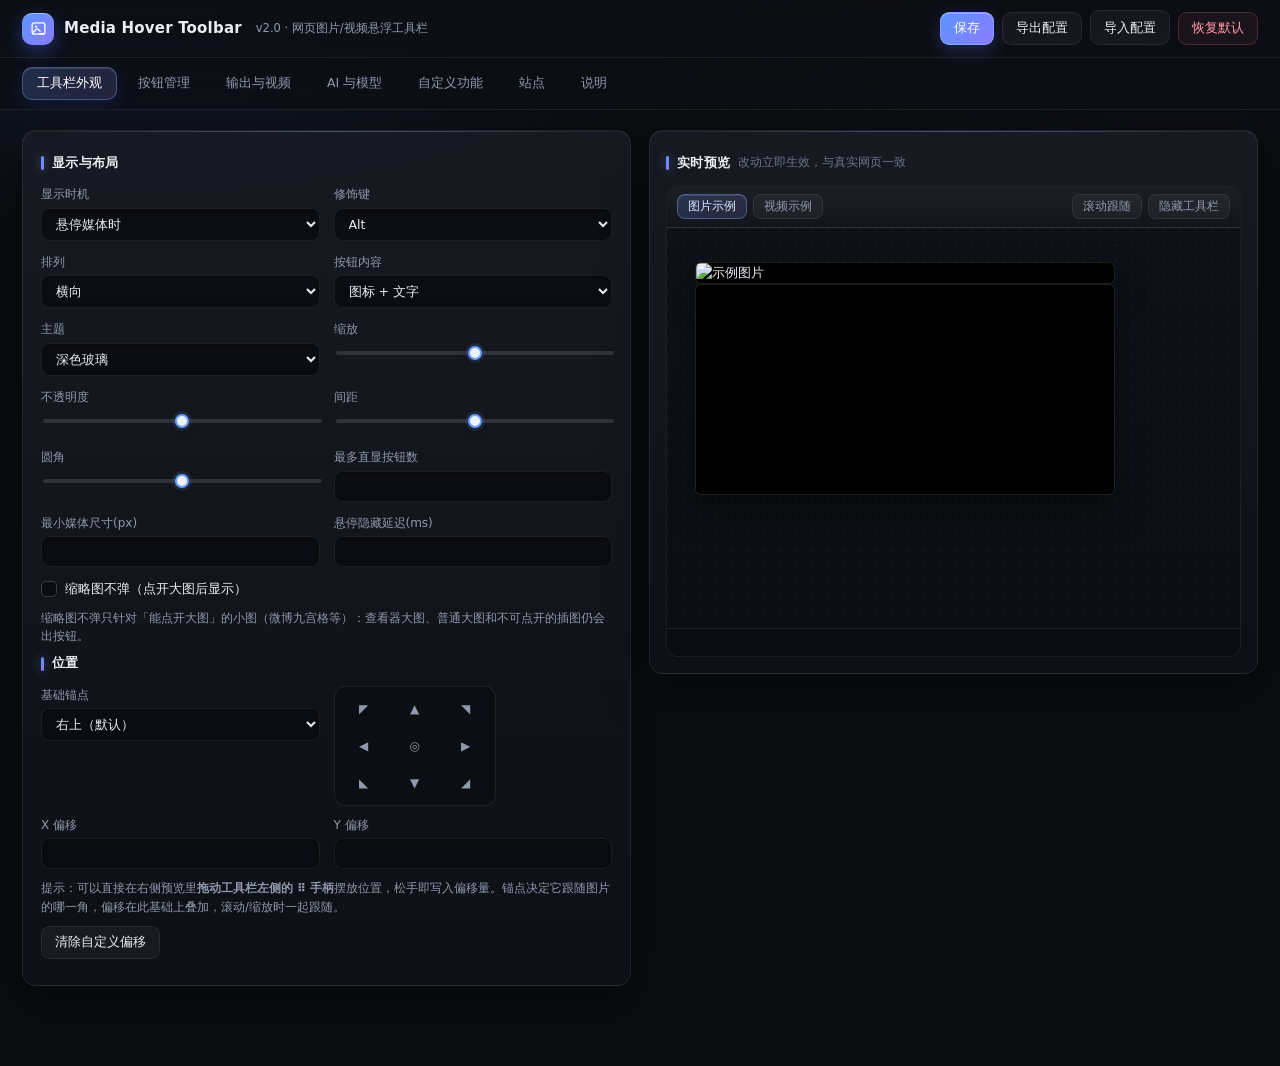
==== commit b36ed003: "Add per-post image gallery popup with batch ComfyUI send" ====
--- a/options.html
+++ b/options.html
@@ -65,7 +65,9 @@
           <label>最多直显按钮数 <input type="number" id="maxTools" min="0" max="30"></label>
           <label>最小媒体尺寸(px) <input type="number" id="minImgSize" min="0" max="4000"></label>
           <label>悬停隐藏延迟(ms) <input type="number" id="hideDelay" min="0" max="2000" step="50"></label>
-        </div>
+          <label class="chk"><input type="checkbox" id="skipThumbnails">缩略图不弹（点开大图后显示）</label>
+        </div>
+        <p class="note">缩略图不弹只针对「能点开大图」的小图（微博九宫格等）：查看器大图、普通大图和不可点开的插图仍会出按钮。</p>
 
         <h3>位置</h3>
         <div class="grid2">
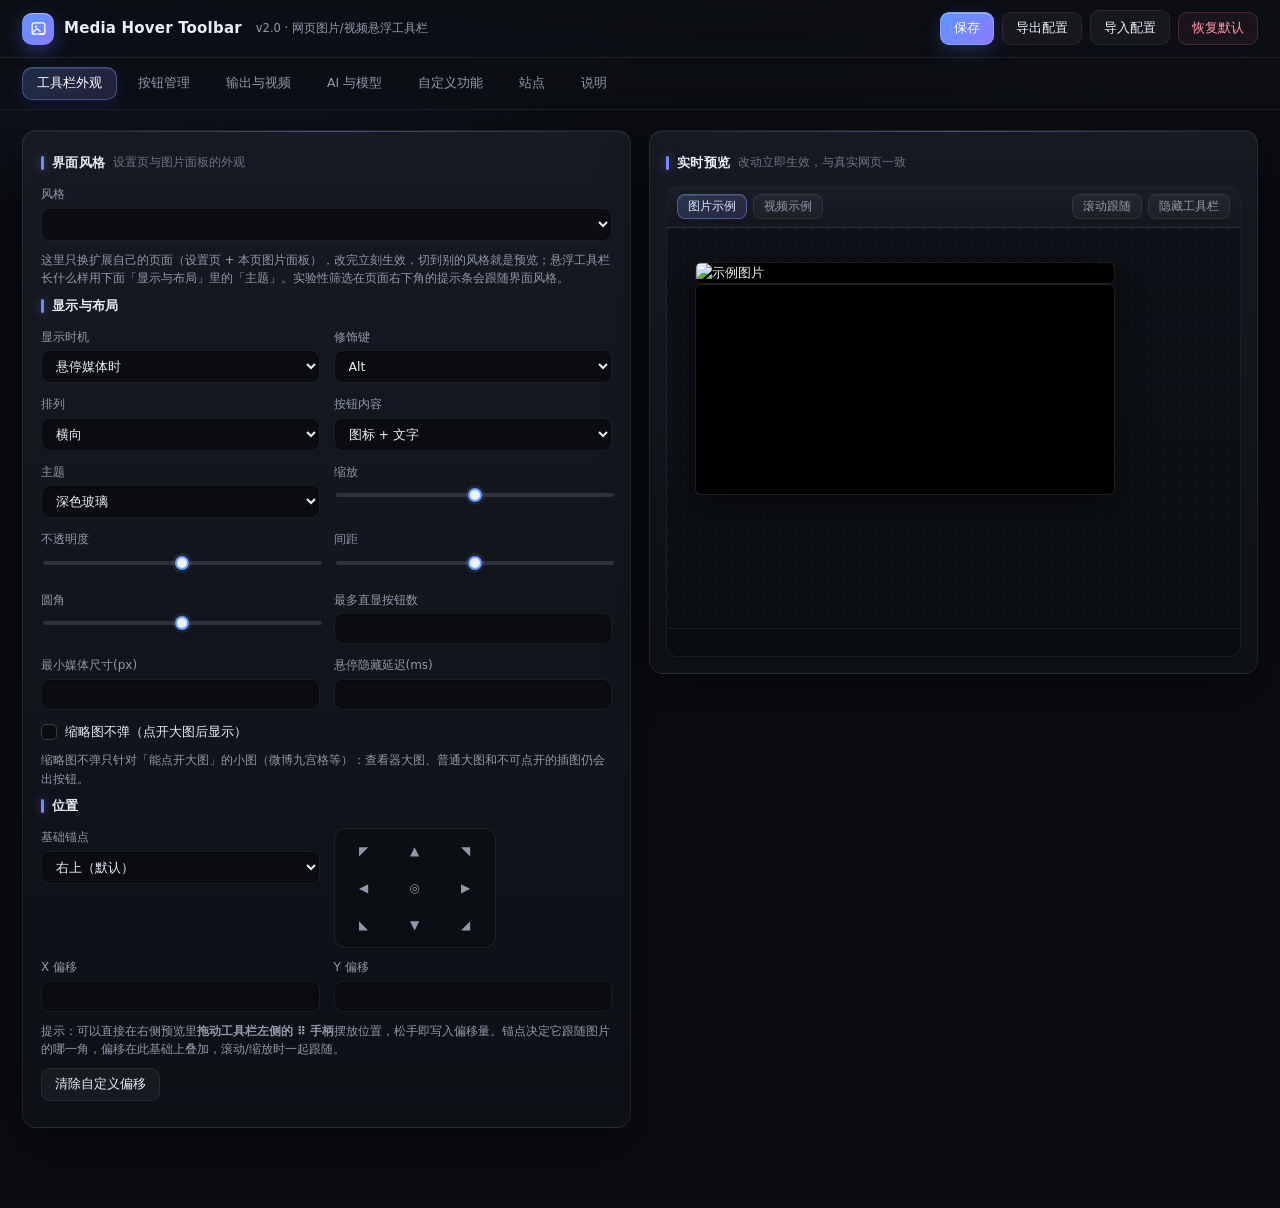
==== commit 24996df8: "Add selectable UI themes with a solid black-and-white Fluent style" ====
--- a/options.html
+++ b/options.html
@@ -3,6 +3,7 @@
 <head>
 <meta charset="UTF-8">
 <title>Media Hover Toolbar 设置</title>
+<link rel="stylesheet" href="src/common/theme.css">
 <link rel="stylesheet" href="src/options/options.css">
 </head>
 <body>
@@ -31,6 +32,11 @@
   <section data-panel="toolbar" class="active">
     <div class="cols">
       <div class="col form">
+        <h3>界面风格 <small>设置页与图片面板的外观</small></h3>
+        <div class="grid2">
+          <label>风格 <select id="uiTheme"></select></label>
+        </div>
+        <p class="note">这里只换扩展自己的页面（设置页 + 本页图片面板），改完立刻生效，切到别的风格就是预览；悬浮工具栏长什么样用下面「显示与布局」里的「主题」。实验性筛选在页面右下角的提示条会跟随界面风格。</p>
         <h3>显示与布局</h3>
         <div class="grid2">
           <label>显示时机
@@ -50,7 +56,7 @@
             <select id="iconMode"><option value="both">图标 + 文字</option><option value="icon">仅图标</option><option value="text">仅文字</option></select>
           </label>
           <label>主题
-            <select id="theme"><option value="dark">深色玻璃</option><option value="light">浅色</option><option value="glass">透玻璃</option><option value="neon">霓虹</option></select>
+            <select id="theme"><option value="dark">深色玻璃</option><option value="light">浅色</option><option value="glass">透玻璃</option><option value="neon">霓虹</option><option value="fluent">黑白 · 实色</option><option value="contrast">高对比</option></select>
           </label>
           <label>缩放 <span class="val" id="scaleV"></span>
             <input type="range" id="scale" min="0.7" max="1.8" step="0.05">
@@ -277,6 +283,7 @@
       <h3>其它</h3>
       <label class="chk"><input type="checkbox" id="includeFrame">允许注入到 iframe（默认开）</label>
       <p class="note">ComfyUI 页面本身（含 127.0.0.1 / localhost 与配置里的服务器地址）永不注入工具栏，以免干扰画布拖拽。</p>
+
     </div></div>
   </section>
 
--- a/src/common/theme.css
+++ b/src/common/theme.css
@@ -0,0 +1,871 @@
+/* 界面风格的唯一颜色真值：全部按 html[data-theme] 整块切换，options.css / gallery.css 只读 var(...)。
+   那两个文件里再出现一个 #️ 号或 rgba() 才算漏 token —— 漏一个，切主题就花一块。
+
+   为什么这里的 token 这么碎：glass 那一套的每个底色/描边/光晕都是当初逐处调出来的 bespoke 值
+   （同一种"白纱"就分 .03/.04/.045/.05/.06/.08 七档，光晕分 6px/8px/10px/12px/14px/18px 好几种），
+   合并成少数几个语义 token 等于偷偷改 glass 的观感。所以一个用途一个 token，glass 放原值，
+   另外四套按自己的设计方向给值。改这里时保持五块的键顺序一致，少一个键那个主题就会去兜 :root。 */
+
+/* ---------- glass：默认值，也是 JS 还没贴上 data-theme 时的兜底（免得闪一块没样式的白板）。
+   data-theme 属性选择器权重比 :root 高，贴上即整块覆盖 ---------- */
+:root, html[data-theme="glass"] {
+    color-scheme: dark;
+    --bg: #0a0c10;
+    --surface: #161920;
+    --surface-3: #0b0e14;
+    --text: #e9edf5;
+    --muted: #9099ab;
+    --faint: #6b7486;
+    --line: rgba(255, 255, 255, .075);
+    --line-strong: rgba(255, 255, 255, .15);
+    --bw: 1px;
+    --accent: #6b9dff;
+    --accent-ink: #fff;
+    --ok: #4fd69c;
+    --warn: #ffc66d;
+    --danger: #ff7185;
+    --radius: 14px;
+    --radius-sm: 9px;
+    /* ---- 大底与面板：每处的透明度/渐变色标都是原值，别按"看起来一样"合并 ---- */
+    --page-bg:
+        radial-gradient(1100px 540px at 10% -10%, rgba(58, 96, 196, .22), transparent 62%),
+        radial-gradient(900px 480px at 92% -12%, rgba(126, 74, 184, .16), transparent 60%),
+        #0a0c10;
+    --accent-grad: linear-gradient(135deg, #5b95ff 0%, #8b7bff 100%);
+    --chrome-grad: linear-gradient(180deg, rgba(12, 14, 19, .94), rgba(12, 14, 19, .8));
+    --panel-grad: linear-gradient(180deg, rgba(24, 27, 36, .9), rgba(15, 17, 23, .93));
+    --stagebar-grad: linear-gradient(180deg, rgba(28, 32, 41, .92), rgba(19, 22, 28, .92));
+    --card-grad: linear-gradient(180deg, rgba(30, 34, 44, .82), rgba(17, 19, 26, .9));
+    --toast-bg: linear-gradient(180deg, rgba(30, 34, 43, .97), rgba(14, 16, 21, .97));
+    --item-sel-bg: linear-gradient(90deg, rgba(107, 157, 255, .14), rgba(107, 157, 255, .03));
+    --shimmer-grad: linear-gradient(100deg, #0b0e14 30%, #121722 50%, #0b0e14 70%);
+    --scroller-bg:
+        radial-gradient(circle at 1px 1px, rgba(255, 255, 255, .045) 1px, transparent 0) 0 0 / 16px 16px,
+        linear-gradient(180deg, #0e1117, #0b0e13);
+    --mbar-grad: linear-gradient(90deg, #46c58a, #7ce3b4);
+    --hairline: linear-gradient(90deg, transparent, rgba(140, 170, 255, .35), transparent);
+    --hairline-soft: linear-gradient(90deg, transparent, rgba(140, 170, 255, .3), transparent);
+    /* ---- 毛玻璃：每处的 saturate 也不一样，页脚/状态胶囊压根没有 saturate ---- */
+    --blur: blur(18px) saturate(160%);
+    --blur-nav: blur(18px) saturate(150%);
+    --blur-foot: blur(18px);
+    --blur-chip: blur(6px);
+    --blur-overlay: blur(12px);
+    --blur-orb: blur(8px);
+    --blur-toast: blur(14px);
+    /* ---- 阴影与光晕 ---- */
+    --shadow: 0 18px 46px rgba(0, 0, 0, .42), inset 0 1px 0 rgba(255, 255, 255, .045);
+    --shadow-hover: 0 12px 28px rgba(0, 0, 0, .4);
+    --toast-shadow: 0 18px 44px rgba(0, 0, 0, .52), inset 0 1px 0 rgba(255, 255, 255, .06);
+    --media-shadow: 0 14px 34px rgba(0, 0, 0, .45);
+    --lb-img-shadow: 0 30px 90px rgba(0, 0, 0, .7);
+    --stage-inset: inset 0 1px 0 rgba(255, 255, 255, .04);
+    --panel-inset: inset 0 1px 0 rgba(255, 255, 255, .03);
+    --glow-logo: 0 6px 18px rgba(78, 118, 255, .35), inset 0 1px 0 rgba(255, 255, 255, .38);
+    --glow-avatar: 0 4px 12px rgba(72, 111, 220, .3), inset 0 1px 0 rgba(255, 255, 255, .3);
+    --glow-tab-active: inset 0 1px 0 rgba(255, 255, 255, .12), 0 6px 18px rgba(40, 70, 150, .22);
+    --glow-primary: 0 6px 18px rgba(72, 111, 220, .28), inset 0 1px 0 rgba(255, 255, 255, .28);
+    --glow-primary-hover: 0 8px 24px rgba(72, 111, 220, .4), inset 0 1px 0 rgba(255, 255, 255, .3);
+    --glow-anchor: 0 4px 14px rgba(72, 111, 220, .32), inset 0 1px 0 rgba(255, 255, 255, .25);
+    --glow-bar: 0 0 10px rgba(107, 157, 255, .5);
+    --glow-check: 0 0 10px rgba(107, 157, 255, .45);
+    --glow-rtbar: 0 0 12px rgba(107, 157, 255, .55);
+    --glow-progress: 0 0 12px rgba(107, 157, 255, .6);
+    /* ---- 底块 ---- */
+    --input-bg: rgba(9, 11, 16, .78);
+    --input-focus-bg: rgba(10, 13, 19, .94);
+    --input-shadow: inset 0 1px 2px rgba(0, 0, 0, .35);
+    --option-bg: #14171e;
+    --list-bg: rgba(8, 10, 15, .55);
+    --well-bg: rgba(8, 10, 15, .5);
+    --out-bg: rgba(7, 9, 13, .72);
+    --apidoc-bg: rgba(12, 15, 21, .7);
+    --stagelog-bg: rgba(10, 13, 18, .85);
+    --anchorpad-bg: rgba(9, 11, 16, .55);
+    --stage-bg: #0a0c11;
+    --tick-bg: rgba(8, 10, 15, .5);
+    --tag-bg: rgba(8, 10, 15, .6);
+    --state-bg: rgba(8, 10, 15, .8);
+    --lb-meta-bg: rgba(12, 15, 22, .82);
+    --overlay: rgba(5, 7, 11, .9);
+    --img-bg: #000;
+    --lb-img-bg: #080a0e;
+    --grid-line: rgba(255, 255, 255, .022);
+    --mask-ink: #000;
+    --hover-bg: rgba(255, 255, 255, .045);
+    --press-bg: rgba(255, 255, 255, .08);
+    --wash-bg: rgba(255, 255, 255, .06);
+    --tab-hover-bg: rgba(255, 255, 255, .05);
+    --badge-bg: rgba(255, 255, 255, .03);
+    --toggle-bg: rgba(255, 255, 255, .04);
+    --zoom-hover-bg: rgba(107, 157, 255, .3);
+    --lb-btn-hover-bg: rgba(107, 157, 255, .22);
+    --lb-btn-hover-border: rgba(107, 157, 255, .45);
+    --check-bg: rgba(8, 10, 15, .72);
+    --check-on-bg: #5f95ff;
+    --code-bg: rgba(107, 157, 255, .1);
+    --wf-warn-bg: rgba(232, 169, 74, .08);
+    --badge-ok-bg: rgba(79, 214, 156, .07);
+    --badge-warn-bg: rgba(255, 198, 109, .07);
+    --badge-danger-bg: rgba(255, 113, 133, .07);
+    --danger-btn-bg: rgba(255, 113, 133, .06);
+    --danger-btn-hover-bg: rgba(255, 113, 133, .14);
+    --selection-bg: rgba(107, 157, 255, .34);
+    /* ---- 描边与环 ---- */
+    --line-hover: rgba(255, 255, 255, .18);
+    --line-hover-card: rgba(255, 255, 255, .26);
+    --line-hover-pill: rgba(255, 255, 255, .28);
+    --line-faint: rgba(255, 255, 255, .045);
+    --dash-line: rgba(255, 255, 255, .07);
+    --swatch-border: #555;
+    --media-border: rgba(255, 255, 255, .12);
+    --glass-border: rgba(255, 255, 255, .16);
+    --spin-border: rgba(255, 255, 255, .14);
+    --tag-border: rgba(255, 255, 255, .13);
+    --check-border: rgba(255, 255, 255, .2);
+    --check-border-hover: rgba(255, 255, 255, .34);
+    --focus-ring: rgba(107, 157, 255, .22);
+    --field-focus-border: rgba(107, 157, 255, .65);
+    --field-focus-shadow: 0 0 0 3px rgba(107, 157, 255, .15), inset 0 1px 2px rgba(0, 0, 0, .3);
+    --range-track: rgba(255, 255, 255, .12);
+    --range-thumb-shadow: 0 0 0 3px rgba(107, 157, 255, .14), 0 2px 6px rgba(0, 0, 0, .4);
+    --range-thumb-shadow-hover: 0 0 0 5px rgba(107, 157, 255, .2), 0 2px 8px rgba(0, 0, 0, .45);
+    --tick-ring: rgba(255, 255, 255, .5);
+    --sel-ring: rgba(107, 157, 255, .28);
+    --sel-border: rgba(107, 157, 255, .8);
+    --card-focus-ring: rgba(107, 157, 255, .5);
+    --accent-hover-line: rgba(107, 157, 255, .55);
+    --primary-border: rgba(150, 178, 255, .55);
+    --primary-border-hover: rgba(170, 195, 255, .7);
+    --anchor-border: rgba(160, 190, 255, .5);
+    --tab-active-grad: linear-gradient(135deg, rgba(107, 157, 255, .22), rgba(157, 139, 255, .16));
+    --tab-active-border: rgba(130, 160, 255, .36);
+    --chip-active-grad: linear-gradient(135deg, rgba(107, 157, 255, .2), rgba(157, 139, 255, .14));
+    --chip-active-border: rgba(130, 160, 255, .4);
+    --chip-active-shadow: inset 0 1px 0 rgba(255, 255, 255, .1);
+    --sending-border: rgba(107, 157, 255, .4);
+    --sent-border: rgba(79, 214, 156, .35);
+    --failed-border: rgba(255, 113, 133, .4);
+    --code-border: rgba(107, 157, 255, .12);
+    --wf-warn-border: rgba(232, 169, 74, .28);
+    --toast-err-border: rgba(255, 113, 133, .6);
+    --badge-ok-border: rgba(79, 214, 156, .3);
+    --badge-warn-border: rgba(255, 198, 109, .3);
+    --badge-danger-border: rgba(255, 113, 133, .32);
+    --danger-btn-border: rgba(255, 113, 133, .22);
+    --danger-btn-hover-border: rgba(255, 113, 133, .42);
+    --nohd-ring: inset 0 0 0 2px rgba(224, 169, 74, .85);
+    --current-bar: #6ea8fe;
+    /* ---- 文字与图标色：#fff 与 --text(#e9edf5) 不是一回事，悬停态单独一条 ---- */
+    --tab-active-ink: #fff;
+    --chip-active-ink: #dbe7ff;
+    --hover-ink: #fff;
+    --ink-bright: #eaf1ff;
+    --val-ink: #a9c4ff;
+    --code-ink: #a9c6ff;
+    --out-ink: #c9d4e4;
+    --apidoc-ink: #c8d2e2;
+    --doc-ink: #c5cedd;
+    --lb-meta-ink: #dbe6f6;
+    --grip-ink: #4c5568;
+    --boot-ink: #8b97a8;
+    --toast-ink: #f2f6fc;
+    --toast-err-ink: #ffb8c1;
+    --sending-ink: #bcd5ff;
+    --tag-ink: #e9f0fb;
+    --wf-ok-ink: #7fd39b;
+    --wf-warn-ink: #e8c58b;
+    --danger-btn-ink: #ff9aa8;
+    --danger-btn-hover-ink: #ffb6c0;
+    --selection-ink: #fff;
+    /* ---- 滚动条：标准属性那条比 webkit 的多一个百分点，别合 ---- */
+    --scroll-color: rgba(255, 255, 255, .16);
+    --scroll-thumb: rgba(255, 255, 255, .15);
+    --scroll-thumb-hover: rgba(255, 255, 255, .26);
+    --cal-invert: invert(.7);
+    --glyph-filter: grayscale(1) brightness(1.4);
+    --check-url: url("data:image/svg+xml,%3Csvg xmlns='http://www.w3.org/2000/svg' viewBox='0 0 16 16'%3E%3Cpath d='M3.5 8.5l3 3 6-7' fill='none' stroke='white' stroke-width='2.2' stroke-linecap='round' stroke-linejoin='round'/%3E%3C/svg%3E");
+    --check-accent: #f7931e;
+}
+
+/* ---------- fluent：纯黑白灰实色，无半透明、无渐变、无毛玻璃、小圆角 ---------- */
+html[data-theme="fluent"] {
+    color-scheme: light;
+    --bg: #f7f7f7;
+    --surface: #ffffff;
+    --surface-3: #ebebeb;
+    --text: #1a1a1a;
+    --muted: #5c5c5c;
+    --faint: #8b8b8b;
+    --line: #d6d6d6;
+    --line-strong: #a6a6a6;
+    --bw: 1px;
+    --accent: #1a1a1a;
+    --accent-ink: #ffffff;
+    --ok: #107c10;
+    --warn: #8a5a00;
+    --danger: #c50f1f;
+    --radius: 6px;
+    --radius-sm: 4px;
+    --page-bg: #f7f7f7;
+    --accent-grad: #1a1a1a;
+    --chrome-grad: #ffffff;
+    --panel-grad: #ffffff;
+    --stagebar-grad: #f5f5f5;
+    --card-grad: #ffffff;
+    --toast-bg: #ffffff;
+    --item-sel-bg: #e8e8e8;
+    --shimmer-grad: #f0f0f0;
+    --scroller-bg: #ffffff;
+    --mbar-grad: #107c10;
+    --hairline: transparent;
+    --hairline-soft: transparent;
+    --blur: none;
+    --blur-nav: none;
+    --blur-foot: none;
+    --blur-chip: none;
+    --blur-overlay: none;
+    --blur-orb: none;
+    --blur-toast: none;
+    --shadow: none;
+    --shadow-hover: none;
+    --toast-shadow: none;
+    --media-shadow: none;
+    --lb-img-shadow: none;
+    --stage-inset: none;
+    --panel-inset: none;
+    --glow-logo: none;
+    --glow-avatar: none;
+    --glow-tab-active: none;
+    --glow-primary: none;
+    --glow-primary-hover: none;
+    --glow-anchor: none;
+    --glow-bar: none;
+    --glow-check: none;
+    --glow-rtbar: none;
+    --glow-progress: none;
+    --input-bg: #ffffff;
+    --input-focus-bg: #ffffff;
+    --input-shadow: none;
+    --option-bg: #ffffff;
+    --list-bg: #ffffff;
+    --well-bg: #fafafa;
+    --out-bg: #fafafa;
+    --apidoc-bg: #f5f5f5;
+    --stagelog-bg: #f5f5f5;
+    --anchorpad-bg: #ffffff;
+    --stage-bg: #ffffff;
+    --tick-bg: #ffffff;
+    --tag-bg: #f0f0f0;
+    --state-bg: #ffffff;
+    --lb-meta-bg: #ffffff;
+    --overlay: #ffffff;
+    --img-bg: #000000;
+    --lb-img-bg: #000000;
+    --grid-line: transparent;
+    --mask-ink: #000000;
+    --hover-bg: #f2f2f2;
+    --press-bg: #e5e5e5;
+    --wash-bg: #efefef;
+    --tab-hover-bg: #f0f0f0;
+    --badge-bg: #f5f5f5;
+    --toggle-bg: #f0f0f0;
+    --zoom-hover-bg: #e8e8e8;
+    --lb-btn-hover-bg: #e8e8e8;
+    --lb-btn-hover-border: #1a1a1a;
+    --check-bg: #ffffff;
+    --check-on-bg: #1a1a1a;
+    --code-bg: #f0f0f0;
+    --wf-warn-bg: #f5f5f5;
+    --badge-ok-bg: #f0f0f0;
+    --badge-warn-bg: #f0f0f0;
+    --badge-danger-bg: #f0f0f0;
+    --danger-btn-bg: #f5f5f5;
+    --danger-btn-hover-bg: #ececec;
+    --selection-bg: #d9d9d9;
+    --line-hover: #a6a6a6;
+    --line-hover-card: #1a1a1a;
+    --line-hover-pill: #1a1a1a;
+    --line-faint: #e5e5e5;
+    --dash-line: #d6d6d6;
+    --swatch-border: #8b8b8b;
+    --media-border: #a6a6a6;
+    --glass-border: #d6d6d6;
+    --spin-border: #d6d6d6;
+    --tag-border: #d6d6d6;
+    --check-border: #6b6b6b;
+    --check-border-hover: #1a1a1a;
+    --focus-ring: #1a1a1a;
+    --field-focus-border: #1a1a1a;
+    --field-focus-shadow: 0 0 0 2px #1a1a1a;
+    --range-track: #d6d6d6;
+    --range-thumb-shadow: none;
+    --range-thumb-shadow-hover: none;
+    --tick-ring: #6b6b6b;
+    --sel-ring: #1a1a1a;
+    --sel-border: #1a1a1a;
+    --card-focus-ring: #1a1a1a;
+    --accent-hover-line: #1a1a1a;
+    --primary-border: #1a1a1a;
+    --primary-border-hover: #000000;
+    --anchor-border: #1a1a1a;
+    --tab-active-grad: #e5e5e5;
+    --tab-active-border: #a6a6a6;
+    --chip-active-grad: #e5e5e5;
+    --chip-active-border: #a6a6a6;
+    --chip-active-shadow: none;
+    --sending-border: #1a1a1a;
+    --sent-border: #107c10;
+    --failed-border: #c50f1f;
+    --code-border: #d6d6d6;
+    --wf-warn-border: #d6d6d6;
+    --toast-err-border: #c50f1f;
+    --badge-ok-border: #107c10;
+    --badge-warn-border: #8a5a00;
+    --badge-danger-border: #c50f1f;
+    --danger-btn-border: #c50f1f;
+    --danger-btn-hover-border: #8a0b16;
+    --nohd-ring: inset 0 0 0 2px #8a5a00;
+    --current-bar: #1a1a1a;
+    --tab-active-ink: #1a1a1a;
+    --chip-active-ink: #1a1a1a;
+    --hover-ink: #000000;
+    --ink-bright: #1a1a1a;
+    --val-ink: #1a1a1a;
+    --code-ink: #1a1a1a;
+    --out-ink: #1a1a1a;
+    --apidoc-ink: #1a1a1a;
+    --doc-ink: #1a1a1a;
+    --lb-meta-ink: #1a1a1a;
+    --grip-ink: #8b8b8b;
+    --boot-ink: #5c5c5c;
+    --toast-ink: #1a1a1a;
+    --toast-err-ink: #c50f1f;
+    --sending-ink: #1a1a1a;
+    --tag-ink: #1a1a1a;
+    --wf-ok-ink: #107c10;
+    --wf-warn-ink: #8a5a00;
+    --danger-btn-ink: #c50f1f;
+    --danger-btn-hover-ink: #8a0b16;
+    --selection-ink: #1a1a1a;
+    --scroll-color: #c7c7c7;
+    --scroll-thumb: #c7c7c7;
+    --scroll-thumb-hover: #9b9b9b;
+    --cal-invert: none;
+    --glyph-filter: grayscale(1) brightness(.6);
+    --check-url: url("data:image/svg+xml,%3Csvg xmlns='http://www.w3.org/2000/svg' viewBox='0 0 16 16'%3E%3Cpath d='M3.5 8.5l3 3 6-7' fill='none' stroke='white' stroke-width='2.2' stroke-linecap='round' stroke-linejoin='round'/%3E%3C/svg%3E");
+    --check-accent: #1a1a1a;
+}
+
+/* ---------- fluent-dark：纯黑实色底 + 白字，同样无半透明无渐变；
+   强调色是白的，所以对勾必须换成黑色版，否则勾在白条上看不见 ---------- */
+html[data-theme="fluent-dark"] {
+    color-scheme: dark;
+    --bg: #000000;
+    --surface: #121212;
+    --surface-3: #0f0f0f;
+    --text: #f2f2f2;
+    --muted: #a0a0a0;
+    --faint: #747474;
+    --line: #2e2e2e;
+    --line-strong: #4d4d4d;
+    --bw: 1px;
+    --accent: #ffffff;
+    --accent-ink: #000000;
+    --ok: #6ccf8e;
+    --warn: #e0b25c;
+    --danger: #ff6b6b;
+    --radius: 6px;
+    --radius-sm: 4px;
+    --page-bg: #000000;
+    --accent-grad: #ffffff;
+    --chrome-grad: #0a0a0a;
+    --panel-grad: #121212;
+    --stagebar-grad: #171717;
+    --card-grad: #121212;
+    --toast-bg: #121212;
+    --item-sel-bg: #242424;
+    --shimmer-grad: #1f1f1f;
+    --scroller-bg: #0f0f0f;
+    --mbar-grad: #6ccf8e;
+    --hairline: transparent;
+    --hairline-soft: transparent;
+    --blur: none;
+    --blur-nav: none;
+    --blur-foot: none;
+    --blur-chip: none;
+    --blur-overlay: none;
+    --blur-orb: none;
+    --blur-toast: none;
+    --shadow: none;
+    --shadow-hover: none;
+    --toast-shadow: none;
+    --media-shadow: none;
+    --lb-img-shadow: none;
+    --stage-inset: none;
+    --panel-inset: none;
+    --glow-logo: none;
+    --glow-avatar: none;
+    --glow-tab-active: none;
+    --glow-primary: none;
+    --glow-primary-hover: none;
+    --glow-anchor: none;
+    --glow-bar: none;
+    --glow-check: none;
+    --glow-rtbar: none;
+    --glow-progress: none;
+    --input-bg: #171717;
+    --input-focus-bg: #171717;
+    --input-shadow: none;
+    --option-bg: #171717;
+    --list-bg: #121212;
+    --well-bg: #121212;
+    --out-bg: #121212;
+    --apidoc-bg: #171717;
+    --stagelog-bg: #171717;
+    --anchorpad-bg: #121212;
+    --stage-bg: #121212;
+    --tick-bg: #171717;
+    --tag-bg: #171717;
+    --state-bg: #121212;
+    --lb-meta-bg: #121212;
+    --overlay: #000000;
+    --img-bg: #000000;
+    --lb-img-bg: #000000;
+    --grid-line: transparent;
+    --mask-ink: #000000;
+    --hover-bg: #1c1c1c;
+    --press-bg: #2a2a2a;
+    --wash-bg: #242424;
+    --tab-hover-bg: #1f1f1f;
+    --badge-bg: #171717;
+    --toggle-bg: #1c1c1c;
+    --zoom-hover-bg: #242424;
+    --lb-btn-hover-bg: #242424;
+    --lb-btn-hover-border: #ffffff;
+    --check-bg: #171717;
+    --check-on-bg: #ffffff;
+    --code-bg: #1f1f1f;
+    --wf-warn-bg: #1a1a1a;
+    --badge-ok-bg: #12201a;
+    --badge-warn-bg: #1f1a10;
+    --badge-danger-bg: #1f1212;
+    --danger-btn-bg: #1a1212;
+    --danger-btn-hover-bg: #2a1616;
+    --selection-bg: #3a3a3a;
+    --line-hover: #4d4d4d;
+    --line-hover-card: #f2f2f2;
+    --line-hover-pill: #f2f2f2;
+    --line-faint: #242424;
+    --dash-line: #2e2e2e;
+    --swatch-border: #747474;
+    --media-border: #4d4d4d;
+    --glass-border: #4d4d4d;
+    --spin-border: #4d4d4d;
+    --tag-border: #4d4d4d;
+    --check-border: #8a8a8a;
+    --check-border-hover: #f2f2f2;
+    --focus-ring: #ffffff;
+    --field-focus-border: #ffffff;
+    --field-focus-shadow: 0 0 0 2px #ffffff;
+    --range-track: #4d4d4d;
+    --range-thumb-shadow: none;
+    --range-thumb-shadow-hover: none;
+    --tick-ring: #8a8a8a;
+    --sel-ring: #ffffff;
+    --sel-border: #ffffff;
+    --card-focus-ring: #ffffff;
+    --accent-hover-line: #ffffff;
+    --primary-border: #ffffff;
+    --primary-border-hover: #ffffff;
+    --anchor-border: #ffffff;
+    --tab-active-grad: #242424;
+    --tab-active-border: #4d4d4d;
+    --chip-active-grad: #242424;
+    --chip-active-border: #4d4d4d;
+    --chip-active-shadow: none;
+    --sending-border: #ffffff;
+    --sent-border: #6ccf8e;
+    --failed-border: #ff6b6b;
+    --code-border: #2e2e2e;
+    --wf-warn-border: #4d4d4d;
+    --toast-err-border: #ff6b6b;
+    --badge-ok-border: #6ccf8e;
+    --badge-warn-border: #e0b25c;
+    --badge-danger-border: #ff6b6b;
+    --danger-btn-border: #ff6b6b;
+    --danger-btn-hover-border: #ff9d9d;
+    --nohd-ring: inset 0 0 0 2px #e0b25c;
+    --current-bar: #ffffff;
+    --tab-active-ink: #f2f2f2;
+    --chip-active-ink: #f2f2f2;
+    --hover-ink: #ffffff;
+    --ink-bright: #f2f2f2;
+    --val-ink: #c8c8c8;
+    --code-ink: #c8c8c8;
+    --out-ink: #d0d0d0;
+    --apidoc-ink: #d0d0d0;
+    --doc-ink: #d0d0d0;
+    --lb-meta-ink: #e6e6e6;
+    --grip-ink: #747474;
+    --boot-ink: #a0a0a0;
+    --toast-ink: #f2f2f2;
+    --toast-err-ink: #ff9d9d;
+    --sending-ink: #c8c8c8;
+    --tag-ink: #f2f2f2;
+    --wf-ok-ink: #6ccf8e;
+    --wf-warn-ink: #e0b25c;
+    --danger-btn-ink: #ff9d9d;
+    --danger-btn-hover-ink: #ffbdbd;
+    --selection-ink: #f2f2f2;
+    --scroll-color: #4a4a4a;
+    --scroll-thumb: #4a4a4a;
+    --scroll-thumb-hover: #6e6e6e;
+    --cal-invert: invert(.7);
+    --glyph-filter: grayscale(1) brightness(1.4);
+    --check-url: url("data:image/svg+xml,%3Csvg xmlns='http://www.w3.org/2000/svg' viewBox='0 0 16 16'%3E%3Cpath d='M3.5 8.5l3 3 6-7' fill='none' stroke='black' stroke-width='2.2' stroke-linecap='round' stroke-linejoin='round'/%3E%3C/svg%3E");
+    --check-accent: #ffffff;
+}
+
+/* ---------- neon：深底青紫发光，通透和光晕都保留，只是色相换成青 ---------- */
+html[data-theme="neon"] {
+    color-scheme: dark;
+    --bg: #05070d;
+    --surface: #0b1220;
+    --surface-3: #060a14;
+    --text: #d9f6ff;
+    --muted: #7fc6e0;
+    --faint: #5b93ab;
+    --line: rgba(103, 214, 255, .26);
+    --line-strong: rgba(103, 214, 255, .5);
+    --bw: 1px;
+    --accent: #31d9ff;
+    --accent-ink: #001018;
+    --ok: #4ff0b6;
+    --warn: #ffd166;
+    --danger: #ff5c7a;
+    --radius: 12px;
+    --radius-sm: 8px;
+    --page-bg:
+        radial-gradient(1100px 540px at 10% -10%, rgba(49, 217, 255, .2), transparent 62%),
+        radial-gradient(900px 480px at 92% -12%, rgba(160, 92, 255, .16), transparent 60%),
+        #05070d;
+    --accent-grad: linear-gradient(135deg, #31d9ff 0%, #a05cff 100%);
+    --chrome-grad: linear-gradient(180deg, rgba(5, 10, 20, .94), rgba(5, 10, 20, .8));
+    --panel-grad: linear-gradient(180deg, rgba(11, 18, 32, .88), rgba(6, 10, 20, .93));
+    --stagebar-grad: linear-gradient(180deg, rgba(12, 24, 44, .92), rgba(7, 14, 28, .92));
+    --card-grad: linear-gradient(180deg, rgba(16, 26, 44, .88), rgba(8, 14, 26, .93));
+    --toast-bg: linear-gradient(180deg, rgba(12, 26, 48, .97), rgba(4, 10, 22, .97));
+    --item-sel-bg: linear-gradient(90deg, rgba(49, 217, 255, .18), rgba(49, 217, 255, .03));
+    --shimmer-grad: linear-gradient(100deg, #060a14 30%, #0d1c33 50%, #060a14 70%);
+    --scroller-bg:
+        radial-gradient(circle at 1px 1px, rgba(103, 214, 255, .05) 1px, transparent 0) 0 0 / 16px 16px,
+        linear-gradient(180deg, #071021, #050a14);
+    --mbar-grad: linear-gradient(90deg, #4ff0b6, #31d9ff);
+    --hairline: linear-gradient(90deg, transparent, rgba(103, 214, 255, .45), transparent);
+    --hairline-soft: linear-gradient(90deg, transparent, rgba(103, 214, 255, .38), transparent);
+    --blur: blur(18px) saturate(170%);
+    --blur-nav: blur(18px) saturate(170%);
+    --blur-foot: blur(18px) saturate(160%);
+    --blur-chip: blur(6px);
+    --blur-overlay: blur(12px);
+    --blur-orb: blur(8px);
+    --blur-toast: blur(14px) saturate(170%);
+    --shadow: 0 18px 46px rgba(0, 0, 0, .5), 0 0 26px rgba(49, 217, 255, .18);
+    --shadow-hover: 0 12px 28px rgba(0, 0, 0, .45), 0 0 22px rgba(49, 217, 255, .3);
+    --toast-shadow: 0 18px 44px rgba(0, 0, 0, .55), 0 0 26px rgba(49, 217, 255, .2);
+    --media-shadow: 0 14px 34px rgba(0, 0, 0, .5), 0 0 24px rgba(49, 217, 255, .16);
+    --lb-img-shadow: 0 30px 90px rgba(0, 0, 0, .75), 0 0 40px rgba(49, 217, 255, .2);
+    --stage-inset: inset 0 1px 0 rgba(103, 214, 255, .14);
+    --panel-inset: inset 0 1px 0 rgba(103, 214, 255, .1);
+    --glow-logo: 0 6px 18px rgba(49, 217, 255, .38), inset 0 1px 0 rgba(255, 255, 255, .35);
+    --glow-avatar: 0 4px 12px rgba(49, 217, 255, .34), inset 0 1px 0 rgba(255, 255, 255, .3);
+    --glow-tab-active: inset 0 1px 0 rgba(255, 255, 255, .14), 0 6px 18px rgba(49, 217, 255, .24);
+    --glow-primary: 0 6px 18px rgba(49, 217, 255, .32), inset 0 1px 0 rgba(255, 255, 255, .3);
+    --glow-primary-hover: 0 8px 24px rgba(49, 217, 255, .46), inset 0 1px 0 rgba(255, 255, 255, .32);
+    --glow-anchor: 0 4px 14px rgba(49, 217, 255, .36), inset 0 1px 0 rgba(255, 255, 255, .26);
+    --glow-bar: 0 0 10px rgba(49, 217, 255, .55);
+    --glow-check: 0 0 10px rgba(49, 217, 255, .5);
+    --glow-rtbar: 0 0 12px rgba(49, 217, 255, .6);
+    --glow-progress: 0 0 12px rgba(49, 217, 255, .65);
+    --input-bg: rgba(4, 8, 16, .78);
+    --input-focus-bg: rgba(6, 12, 22, .94);
+    --input-shadow: inset 0 1px 2px rgba(0, 0, 0, .5);
+    --option-bg: #0a1424;
+    --list-bg: rgba(4, 10, 22, .6);
+    --well-bg: rgba(4, 10, 22, .55);
+    --out-bg: rgba(2, 6, 14, .75);
+    --apidoc-bg: rgba(5, 12, 26, .7);
+    --stagelog-bg: rgba(3, 8, 18, .85);
+    --anchorpad-bg: rgba(4, 10, 22, .6);
+    --stage-bg: #050a14;
+    --tick-bg: rgba(4, 10, 20, .6);
+    --tag-bg: rgba(4, 10, 20, .7);
+    --state-bg: rgba(3, 8, 16, .85);
+    --lb-meta-bg: rgba(5, 12, 24, .85);
+    --overlay: rgba(3, 6, 12, .92);
+    --img-bg: #000000;
+    --lb-img-bg: #02040a;
+    --grid-line: rgba(103, 214, 255, .05);
+    --mask-ink: #000000;
+    --hover-bg: rgba(103, 214, 255, .06);
+    --press-bg: rgba(103, 214, 255, .12);
+    --wash-bg: rgba(103, 214, 255, .09);
+    --tab-hover-bg: rgba(103, 214, 255, .07);
+    --badge-bg: rgba(103, 214, 255, .05);
+    --toggle-bg: rgba(103, 214, 255, .07);
+    --zoom-hover-bg: rgba(49, 217, 255, .3);
+    --lb-btn-hover-bg: rgba(49, 217, 255, .22);
+    --lb-btn-hover-border: rgba(49, 217, 255, .5);
+    --check-bg: rgba(4, 10, 20, .8);
+    --check-on-bg: #31d9ff;
+    --code-bg: rgba(49, 217, 255, .1);
+    --wf-warn-bg: rgba(255, 209, 102, .08);
+    --badge-ok-bg: rgba(79, 240, 182, .07);
+    --badge-warn-bg: rgba(255, 209, 102, .07);
+    --badge-danger-bg: rgba(255, 92, 122, .07);
+    --danger-btn-bg: rgba(255, 92, 122, .06);
+    --danger-btn-hover-bg: rgba(255, 92, 122, .14);
+    --selection-bg: rgba(49, 217, 255, .34);
+    --line-hover: rgba(103, 214, 255, .4);
+    --line-hover-card: rgba(103, 214, 255, .55);
+    --line-hover-pill: rgba(103, 214, 255, .55);
+    --line-faint: rgba(103, 214, 255, .14);
+    --dash-line: rgba(103, 214, 255, .2);
+    --swatch-border: rgba(217, 246, 255, .4);
+    --media-border: rgba(103, 214, 255, .4);
+    --glass-border: rgba(103, 214, 255, .35);
+    --spin-border: rgba(103, 214, 255, .3);
+    --tag-border: rgba(103, 214, 255, .35);
+    --check-border: rgba(103, 214, 255, .45);
+    --check-border-hover: rgba(103, 214, 255, .7);
+    --focus-ring: rgba(49, 217, 255, .55);
+    --field-focus-border: rgba(49, 217, 255, .65);
+    --field-focus-shadow: 0 0 0 3px rgba(49, 217, 255, .2), inset 0 1px 2px rgba(0, 0, 0, .45);
+    --range-track: rgba(103, 214, 255, .22);
+    --range-thumb-shadow: 0 0 0 3px rgba(49, 217, 255, .16), 0 2px 6px rgba(0, 0, 0, .45);
+    --range-thumb-shadow-hover: 0 0 0 5px rgba(49, 217, 255, .24), 0 2px 8px rgba(0, 0, 0, .5);
+    --tick-ring: rgba(49, 217, 255, .55);
+    --sel-ring: rgba(49, 217, 255, .3);
+    --sel-border: rgba(49, 217, 255, .85);
+    --card-focus-ring: rgba(49, 217, 255, .55);
+    --accent-hover-line: rgba(49, 217, 255, .6);
+    --primary-border: rgba(103, 214, 255, .6);
+    --primary-border-hover: rgba(103, 214, 255, .8);
+    --anchor-border: rgba(103, 214, 255, .55);
+    --tab-active-grad: linear-gradient(135deg, rgba(49, 217, 255, .24), rgba(160, 92, 255, .18));
+    --tab-active-border: rgba(103, 214, 255, .5);
+    --chip-active-grad: linear-gradient(135deg, rgba(49, 217, 255, .22), rgba(160, 92, 255, .16));
+    --chip-active-border: rgba(103, 214, 255, .55);
+    --chip-active-shadow: inset 0 1px 0 rgba(255, 255, 255, .12);
+    --sending-border: rgba(49, 217, 255, .45);
+    --sent-border: rgba(79, 240, 182, .4);
+    --failed-border: rgba(255, 92, 122, .45);
+    --code-border: rgba(49, 217, 255, .14);
+    --wf-warn-border: rgba(255, 209, 102, .32);
+    --toast-err-border: rgba(255, 92, 122, .7);
+    --badge-ok-border: rgba(79, 240, 182, .4);
+    --badge-warn-border: rgba(255, 209, 102, .4);
+    --badge-danger-border: rgba(255, 92, 122, .42);
+    --danger-btn-border: rgba(255, 92, 122, .3);
+    --danger-btn-hover-border: rgba(255, 92, 122, .55);
+    --nohd-ring: inset 0 0 0 2px rgba(255, 209, 102, .85);
+    --current-bar: #31d9ff;
+    --tab-active-ink: #d9f6ff;
+    --chip-active-ink: #bfeeff;
+    --hover-ink: #eaffff;
+    --ink-bright: #d9f6ff;
+    --val-ink: #8ce8ff;
+    --code-ink: #8ce8ff;
+    --out-ink: #bfe6f5;
+    --apidoc-ink: #bfe6f5;
+    --doc-ink: #bfe6f5;
+    --lb-meta-ink: #d9f6ff;
+    --grip-ink: #5b93ab;
+    --boot-ink: #7fc6e0;
+    --toast-ink: #d9f6ff;
+    --toast-err-ink: #ff9db0;
+    --sending-ink: #a8ecff;
+    --tag-ink: #d9f6ff;
+    --wf-ok-ink: #4ff0b6;
+    --wf-warn-ink: #ffd166;
+    --danger-btn-ink: #ff9db0;
+    --danger-btn-hover-ink: #ffc2ce;
+    --selection-ink: #eaffff;
+    --scroll-color: rgba(49, 217, 255, .4);
+    --scroll-thumb: rgba(49, 217, 255, .35);
+    --scroll-thumb-hover: rgba(49, 217, 255, .5);
+    --cal-invert: invert(.7);
+    --glyph-filter: grayscale(1) brightness(1.4);
+    --check-url: url("data:image/svg+xml,%3Csvg xmlns='http://www.w3.org/2000/svg' viewBox='0 0 16 16'%3E%3Cpath d='M3.5 8.5l3 3 6-7' fill='none' stroke='black' stroke-width='2.2' stroke-linecap='round' stroke-linejoin='round'/%3E%3C/svg%3E");
+    --check-accent: #31d9ff;
+}
+
+/* ---------- contrast：纯黑纯白 + 2px 描边 + 黄色强调，无障碍取向 ---------- */
+html[data-theme="contrast"] {
+    color-scheme: dark;
+    --bg: #000000;
+    --surface: #000000;
+    --surface-3: #000000;
+    --text: #ffffff;
+    --muted: #ffffff;
+    --faint: #e6e6e6;
+    --line: #ffffff;
+    --line-strong: #ffffff;
+    --bw: 2px;
+    --accent: #ffd400;
+    --accent-ink: #000000;
+    --ok: #00e676;
+    --warn: #ffd400;
+    --danger: #ff5c5c;
+    --radius: 0px;
+    --radius-sm: 0px;
+    --page-bg: #000000;
+    --accent-grad: #ffd400;
+    --chrome-grad: #000000;
+    --panel-grad: #000000;
+    --stagebar-grad: #0d0d0d;
+    --card-grad: #000000;
+    --toast-bg: #000000;
+    --item-sel-bg: #333333;
+    --shimmer-grad: #1a1a1a;
+    --scroller-bg: #000000;
+    --mbar-grad: #00e676;
+    --hairline: transparent;
+    --hairline-soft: transparent;
+    --blur: none;
+    --blur-nav: none;
+    --blur-foot: none;
+    --blur-chip: none;
+    --blur-overlay: none;
+    --blur-orb: none;
+    --blur-toast: none;
+    --shadow: none;
+    --shadow-hover: none;
+    --toast-shadow: none;
+    --media-shadow: none;
+    --lb-img-shadow: none;
+    --stage-inset: none;
+    --panel-inset: none;
+    --glow-logo: none;
+    --glow-avatar: none;
+    --glow-tab-active: none;
+    --glow-primary: none;
+    --glow-primary-hover: none;
+    --glow-anchor: none;
+    --glow-bar: none;
+    --glow-check: none;
+    --glow-rtbar: none;
+    --glow-progress: none;
+    --input-bg: #000000;
+    --input-focus-bg: #0d0d0d;
+    --input-shadow: none;
+    --option-bg: #000000;
+    --list-bg: #000000;
+    --well-bg: #0d0d0d;
+    --out-bg: #0d0d0d;
+    --apidoc-bg: #0d0d0d;
+    --stagelog-bg: #0d0d0d;
+    --anchorpad-bg: #0d0d0d;
+    --stage-bg: #000000;
+    --tick-bg: #000000;
+    --tag-bg: #0d0d0d;
+    --state-bg: #0d0d0d;
+    --lb-meta-bg: #0d0d0d;
+    --overlay: #000000;
+    --img-bg: #000000;
+    --lb-img-bg: #000000;
+    --grid-line: transparent;
+    --mask-ink: #000000;
+    --hover-bg: #0d0d0d;
+    --press-bg: #1f1f1f;
+    --wash-bg: #1a1a1a;
+    --tab-hover-bg: #1a1a1a;
+    --badge-bg: #0d0d0d;
+    --toggle-bg: #0d0d0d;
+    --zoom-hover-bg: #1a1a1a;
+    --lb-btn-hover-bg: #1a1a1a;
+    --lb-btn-hover-border: #ffd400;
+    --check-bg: #000000;
+    --check-on-bg: #ffd400;
+    --code-bg: #0d0d0d;
+    --wf-warn-bg: #0d0d0d;
+    --badge-ok-bg: #0d0d0d;
+    --badge-warn-bg: #0d0d0d;
+    --badge-danger-bg: #0d0d0d;
+    --danger-btn-bg: #000000;
+    --danger-btn-hover-bg: #330000;
+    --selection-bg: #ffd400;
+    --line-hover: #ffffff;
+    --line-hover-card: #ffffff;
+    --line-hover-pill: #ffffff;
+    --line-faint: #ffffff;
+    --dash-line: #ffffff;
+    --swatch-border: #ffffff;
+    --media-border: #ffffff;
+    --glass-border: #ffffff;
+    --spin-border: #ffffff;
+    --tag-border: #ffffff;
+    --check-border: #ffffff;
+    --check-border-hover: #ffd400;
+    --focus-ring: #ffd400;
+    --field-focus-border: #ffd400;
+    --field-focus-shadow: 0 0 0 3px #ffd400;
+    --range-track: #ffffff;
+    --range-thumb-shadow: none;
+    --range-thumb-shadow-hover: none;
+    --tick-ring: #ffffff;
+    --sel-ring: #ffd400;
+    --sel-border: #ffd400;
+    --card-focus-ring: #ffd400;
+    --accent-hover-line: #ffd400;
+    --primary-border: #ffd400;
+    --primary-border-hover: #ffd400;
+    --anchor-border: #ffd400;
+    --tab-active-grad: #ffd400;
+    --tab-active-border: #ffd400;
+    --chip-active-grad: #ffd400;
+    --chip-active-border: #ffd400;
+    --chip-active-shadow: none;
+    --sending-border: #ffd400;
+    --sent-border: #00e676;
+    --failed-border: #ff5c5c;
+    --code-border: #ffffff;
+    --wf-warn-border: #ffd400;
+    --toast-err-border: #ff5c5c;
+    --badge-ok-border: #00e676;
+    --badge-warn-border: #ffd400;
+    --badge-danger-border: #ff5c5c;
+    --danger-btn-border: #ff5c5c;
+    --danger-btn-hover-border: #ff5c5c;
+    --nohd-ring: inset 0 0 0 2px #ffd400;
+    --current-bar: #ffd400;
+    --tab-active-ink: #000000;
+    --chip-active-ink: #000000;
+    --hover-ink: #ffffff;
+    --ink-bright: #ffffff;
+    --val-ink: #ffd400;
+    --code-ink: #ffd400;
+    --out-ink: #ffffff;
+    --apidoc-ink: #ffffff;
+    --doc-ink: #ffffff;
+    --lb-meta-ink: #ffffff;
+    --grip-ink: #e6e6e6;
+    --boot-ink: #ffffff;
+    --toast-ink: #ffffff;
+    --toast-err-ink: #ff9e9e;
+    --sending-ink: #ffffff;
+    --tag-ink: #ffffff;
+    --wf-ok-ink: #00e676;
+    --wf-warn-ink: #ffd400;
+    --danger-btn-ink: #ff5c5c;
+    --danger-btn-hover-ink: #ff9e9e;
+    --selection-ink: #000000;
+    --scroll-color: #ffffff;
+    --scroll-thumb: #ffffff;
+    --scroll-thumb-hover: #ffffff;
+    --cal-invert: invert(1);
+    --glyph-filter: none;
+    --check-url: url("data:image/svg+xml,%3Csvg xmlns='http://www.w3.org/2000/svg' viewBox='0 0 16 16'%3E%3Cpath d='M3.5 8.5l3 3 6-7' fill='none' stroke='black' stroke-width='2.2' stroke-linecap='round' stroke-linejoin='round'/%3E%3C/svg%3E");
+    --check-accent: #ffd400;
+}
--- a/src/options/options.css
+++ b/src/options/options.css
@@ -1,68 +1,46 @@
-/* Media Hover Toolbar 设置页：与工具栏同一套暗色玻璃设计语言 */
-:root {
-    --bg: #0a0c10;
-    --bg-2: #0d1016;
-    --panel: rgba(22, 25, 33, .86);
-    --panel-solid: #161920;
-    --panel2: #141821;
-    --panel3: #0b0e14;
-    --line: rgba(255, 255, 255, .075);
-    --line-strong: rgba(255, 255, 255, .15);
-    --text: #e9edf5;
-    --muted: #9099ab;
-    --faint: #6b7486;
-    --accent: #6b9dff;
-    --accent-2: #9d8bff;
-    --accent-grad: linear-gradient(135deg, #5b95ff 0%, #8b7bff 100%);
-    --danger: #ff7185;
-    --ok: #4fd69c;
-    --warn: #ffc66d;
-    --radius: 14px;
-    --radius-sm: 9px;
-    --header-h: 58px;
-    --shadow: 0 18px 46px rgba(0, 0, 0, .42), inset 0 1px 0 rgba(255, 255, 255, .045);
-}
+/* Media Hover Toolbar 设置页：颜色一律来自 src/common/theme.css 的 token，切 data-theme 即换肤 */
 * { box-sizing: border-box; }
-html { color-scheme: dark; }
+:root { --header-h: 58px; }
 body {
     margin: 0; min-height: 100vh; color: var(--text);
-    background:
-        radial-gradient(1100px 540px at 10% -10%, rgba(58, 96, 196, .22), transparent 62%),
-        radial-gradient(900px 480px at 92% -12%, rgba(126, 74, 184, .16), transparent 60%),
-        var(--bg);
+    background: var(--page-bg);
     font: 13px/1.55 "Segoe UI Variable", "Segoe UI", system-ui, -apple-system, "Microsoft YaHei", sans-serif;
     -webkit-font-smoothing: antialiased;
 }
 body::before {
     content: ''; position: fixed; inset: 0; z-index: 0; pointer-events: none;
     background-image:
-        linear-gradient(rgba(255, 255, 255, .022) 1px, transparent 1px),
-        linear-gradient(90deg, rgba(255, 255, 255, .022) 1px, transparent 1px);
+        linear-gradient(var(--grid-line) 1px, transparent 1px),
+        linear-gradient(90deg, var(--grid-line) 1px, transparent 1px);
     background-size: 36px 36px;
-    -webkit-mask-image: radial-gradient(1200px 520px at 50% -8%, #000 0%, transparent 78%);
-    mask-image: radial-gradient(1200px 520px at 50% -8%, #000 0%, transparent 78%);
-}
-::selection { background: rgba(107, 157, 255, .34); color: #fff; }
-* { scrollbar-width: thin; scrollbar-color: rgba(255, 255, 255, .16) transparent; }
+    /* 遮罩只认 alpha，但这里不走 currentColor：--text 是浅灰，切主题时会把遮罩的色相带进渐变里，
+       计算值也对不上原样，所以宁可给遮罩单独一个纯黑 token */
+    -webkit-mask-image: radial-gradient(1200px 520px at 50% -8%, var(--mask-ink) 0%, transparent 78%);
+    mask-image: radial-gradient(1200px 520px at 50% -8%, var(--mask-ink) 0%, transparent 78%);
+}
+::selection { background: var(--selection-bg); color: var(--selection-ink); }
+* { scrollbar-width: thin; scrollbar-color: var(--scroll-color) transparent; }
 ::-webkit-scrollbar { width: 10px; height: 10px; }
 ::-webkit-scrollbar-track { background: transparent; }
-::-webkit-scrollbar-thumb { background: rgba(255, 255, 255, .15); border-radius: 99px; border: 3px solid transparent; background-clip: content-box; }
-::-webkit-scrollbar-thumb:hover { background: rgba(255, 255, 255, .26); border: 3px solid transparent; background-clip: content-box; }
+::-webkit-scrollbar-thumb { background: var(--scroll-thumb); border-radius: 99px; border: 3px solid transparent; background-clip: content-box; }
+::-webkit-scrollbar-thumb:hover { background: var(--scroll-thumb-hover); border: 3px solid transparent; background-clip: content-box; }
 
 /* ---------- 顶栏 ---------- */
 header {
     display: flex; align-items: center; gap: 14px; height: var(--header-h); padding: 0 22px;
-    background: linear-gradient(180deg, rgba(12, 14, 19, .94), rgba(12, 14, 19, .78));
-    border-bottom: 1px solid var(--line);
-    backdrop-filter: blur(18px) saturate(160%);
-    -webkit-backdrop-filter: blur(18px) saturate(160%);
+    background: var(--chrome-grad);
+    border-bottom: var(--bw) solid var(--line);
+    backdrop-filter: var(--blur);
+    -webkit-backdrop-filter: var(--blur);
     position: sticky; top: 0; z-index: 30;
 }
 .brand { font-size: 15px; font-weight: 650; letter-spacing: .2px; display: flex; align-items: center; gap: 10px; white-space: nowrap; }
+/* 圆角只有两档（--radius / --radius-sm），但各处原本差着 1~2px：比 --radius-sm 小的用 min() 夹住、
+   比它大一档的加回去。这样 glass 还是原来那 5/8/9/10/11/14px 的阶梯，换 fluent/contrast 就整排缩掉 */
 .brand .logo {
     display: inline-grid; place-items: center; width: 32px; height: 32px; flex: none;
-    border-radius: 10px; background: var(--accent-grad); color: #fff;
-    box-shadow: 0 6px 18px rgba(78, 118, 255, .35), inset 0 1px 0 rgba(255, 255, 255, .38);
+    border-radius: calc(var(--radius-sm) + 1px); background: var(--accent-grad); color: var(--accent-ink);
+    box-shadow: var(--glow-logo);
 }
 .brand .logo svg { width: 17px; height: 17px; display: block; }
 .brand small { color: var(--muted); font-weight: 400; margin-left: 4px; font-size: 11.5px; letter-spacing: 0; }
@@ -71,24 +49,24 @@
 
 /* ---------- 标签导航 ---------- */
 nav#tabs {
-    display: flex; gap: 6px; padding: 9px 22px; border-bottom: 1px solid var(--line);
-    background: linear-gradient(180deg, rgba(12, 14, 19, .92), rgba(12, 14, 19, .68));
-    backdrop-filter: blur(18px) saturate(150%);
-    -webkit-backdrop-filter: blur(18px) saturate(150%);
+    display: flex; gap: 6px; padding: 9px 22px; border-bottom: var(--bw) solid var(--line);
+    background: var(--chrome-grad);
+    backdrop-filter: var(--blur-nav);
+    -webkit-backdrop-filter: var(--blur-nav);
     position: sticky; top: var(--header-h); z-index: 29;
     overflow-x: auto; scrollbar-width: none;
 }
 nav#tabs::-webkit-scrollbar { display: none; }
 nav#tabs button {
-    background: transparent; border: 1px solid transparent; color: var(--muted);
-    padding: 7px 14px; border-radius: 10px; cursor: pointer; font-size: 12.5px; font-weight: 500;
+    background: transparent; border: var(--bw) solid transparent; color: var(--muted);
+    padding: 7px 14px; border-radius: calc(var(--radius-sm) + 1px); cursor: pointer; font-size: 12.5px; font-weight: 500;
     white-space: nowrap; transition: background .15s, border-color .15s, color .15s, box-shadow .15s;
 }
-nav#tabs button:hover { color: var(--text); background: rgba(255, 255, 255, .05); }
+nav#tabs button:hover { color: var(--text); background: var(--tab-hover-bg); }
 nav#tabs button.active {
-    color: #fff; border-color: rgba(130, 160, 255, .36);
-    background: linear-gradient(135deg, rgba(107, 157, 255, .22), rgba(157, 139, 255, .16));
-    box-shadow: inset 0 1px 0 rgba(255, 255, 255, .12), 0 6px 18px rgba(40, 70, 150, .22);
+    color: var(--tab-active-ink); border-color: var(--tab-active-border);
+    background: var(--tab-active-grad);
+    box-shadow: var(--glow-tab-active);
 }
 
 /* ---------- 布局与卡片 ---------- */
@@ -100,13 +78,13 @@
 .col.narrow { flex: 0 1 390px; min-width: 300px; }
 .col.form, .preview {
     position: relative;
-    background: linear-gradient(180deg, rgba(24, 27, 36, .9), rgba(15, 17, 23, .93));
-    border: 1px solid var(--line); border-radius: var(--radius);
+    background: var(--panel-grad);
+    border: var(--bw) solid var(--line); border-radius: var(--radius);
     padding: 16px 18px; box-shadow: var(--shadow);
 }
 .col.form::before, .preview::before {
     content: ''; position: absolute; left: 18px; right: 18px; top: 0; height: 1px; pointer-events: none;
-    background: linear-gradient(90deg, transparent, rgba(140, 170, 255, .35), transparent);
+    background: var(--hairline);
 }
 h3 {
     margin: 6px 0 12px; font-size: 13px; font-weight: 650; letter-spacing: .3px;
@@ -114,7 +92,7 @@
 }
 h3::before {
     content: ''; flex: none; width: 3px; height: 14px; border-radius: 2px;
-    background: var(--accent-grad); box-shadow: 0 0 10px rgba(107, 157, 255, .5);
+    background: var(--accent-grad); box-shadow: var(--glow-bar);
 }
 h3 small { color: var(--faint); font-weight: 400; font-size: 11.5px; letter-spacing: 0; }
 
@@ -123,122 +101,121 @@
 label { display: block; font-size: 12px; color: var(--muted); margin-bottom: 2px; }
 label.chk { display: flex; align-items: center; gap: 8px; color: var(--text); font-size: 12.5px; cursor: pointer; }
 input[type="text"], input[type="number"], input[type="search"], select, textarea {
-    width: 100%; padding: 7px 10px; font-size: 12.5px; background: rgba(9, 11, 16, .78); color: var(--text);
-    border: 1px solid var(--line); border-radius: var(--radius-sm); outline: none; margin-top: 4px; font-family: inherit;
-    box-shadow: inset 0 1px 2px rgba(0, 0, 0, .35);
+    width: 100%; padding: 7px 10px; font-size: 12.5px; background: var(--input-bg); color: var(--text);
+    border: var(--bw) solid var(--line); border-radius: var(--radius-sm); outline: none; margin-top: 4px; font-family: inherit;
+    box-shadow: var(--input-shadow);
     transition: border-color .15s, box-shadow .15s, background .15s;
 }
 input[type="text"]:hover, input[type="number"]:hover, input[type="search"]:hover, select:hover, textarea:hover { border-color: var(--line-strong); }
 input[type="text"]:focus, input[type="number"]:focus, input[type="search"]:focus, select:focus, textarea:focus {
-    border-color: rgba(107, 157, 255, .65); background: rgba(10, 13, 19, .94);
-    box-shadow: 0 0 0 3px rgba(107, 157, 255, .15), inset 0 1px 2px rgba(0, 0, 0, .3);
-}
-select option { background: #14171e; color: var(--text); }
+    border-color: var(--field-focus-border); background: var(--input-focus-bg);
+    box-shadow: var(--field-focus-shadow);
+}
+select option { background: var(--option-bg); color: var(--text); }
 textarea { font-family: ui-monospace, Consolas, monospace; font-size: 12px; resize: vertical; line-height: 1.5; }
 input[type="range"] { -webkit-appearance: none; appearance: none; width: 100%; height: 20px; background: transparent; margin-top: 4px; cursor: pointer; }
-input[type="range"]::-webkit-slider-runnable-track { height: 4px; border-radius: 99px; background: rgba(255, 255, 255, .12); }
+input[type="range"]::-webkit-slider-runnable-track { height: 4px; border-radius: 99px; background: var(--range-track); }
 input[type="range"]::-webkit-slider-thumb {
     -webkit-appearance: none; width: 14px; height: 14px; margin-top: -5px; border-radius: 50%;
-    background: #eaf1ff; border: 2px solid var(--accent);
-    box-shadow: 0 0 0 3px rgba(107, 157, 255, .14), 0 2px 6px rgba(0, 0, 0, .4);
+    background: var(--ink-bright); border: 2px solid var(--accent);
+    box-shadow: var(--range-thumb-shadow);
     transition: box-shadow .15s;
 }
-input[type="range"]:hover::-webkit-slider-thumb { box-shadow: 0 0 0 5px rgba(107, 157, 255, .2), 0 2px 8px rgba(0, 0, 0, .45); }
-input[type="range"]::-moz-range-track { height: 4px; border-radius: 99px; background: rgba(255, 255, 255, .12); }
-input[type="range"]::-moz-range-thumb { width: 12px; height: 12px; border-radius: 50%; background: #eaf1ff; border: 2px solid var(--accent); }
+input[type="range"]:hover::-webkit-slider-thumb { box-shadow: var(--range-thumb-shadow-hover); }
+input[type="range"]::-moz-range-track { height: 4px; border-radius: 99px; background: var(--range-track); }
+input[type="range"]::-moz-range-thumb { width: 12px; height: 12px; border-radius: 50%; background: var(--ink-bright); border: 2px solid var(--accent); }
 input[type="checkbox"] {
     -webkit-appearance: none; appearance: none; width: 16px; height: 16px; flex: none; margin: 0;
-    border: 1px solid rgba(255, 255, 255, .2); border-radius: 5px; background: rgba(8, 10, 15, .72);
+    border: var(--bw) solid var(--check-border); border-radius: min(var(--radius-sm), 5px); background: var(--check-bg);
     cursor: pointer; transition: background .15s, border-color .15s, box-shadow .15s;
 }
-input[type="checkbox"]:hover { border-color: rgba(255, 255, 255, .34); }
+input[type="checkbox"]:hover { border-color: var(--check-border-hover); }
 input[type="checkbox"]:checked {
-    border-color: transparent; background-color: #5f95ff;
-    background-image: url("data:image/svg+xml,%3Csvg xmlns='http://www.w3.org/2000/svg' viewBox='0 0 16 16'%3E%3Cpath d='M3.5 8.5l3 3 6-7' fill='none' stroke='white' stroke-width='2.2' stroke-linecap='round' stroke-linejoin='round'/%3E%3C/svg%3E");
+    border-color: transparent; background-color: var(--check-on-bg);
+    background-image: var(--check-url);
     background-size: 12px 12px; background-position: center; background-repeat: no-repeat;
-    box-shadow: 0 0 10px rgba(107, 157, 255, .45);
-}
-input[type="checkbox"]:focus-visible { outline: none; box-shadow: 0 0 0 3px rgba(107, 157, 255, .22); }
-input[type="color"] { width: 46px; height: 30px; padding: 2px; margin-top: 4px; background: var(--panel3); border: 1px solid var(--line); border-radius: 8px; cursor: pointer; }
-.val { color: #a9c4ff; font-variant-numeric: tabular-nums; }
+    box-shadow: var(--glow-check);
+}
+input[type="checkbox"]:focus-visible { outline: none; box-shadow: 0 0 0 3px var(--focus-ring); }
+input[type="color"] { width: 46px; height: 30px; padding: 2px; margin-top: 4px; background: var(--surface-3); border: var(--bw) solid var(--line); border-radius: min(var(--radius-sm), 8px); cursor: pointer; }
+.val { color: var(--val-ink); font-variant-numeric: tabular-nums; }
 
 /* ---------- 按钮 ---------- */
 button {
-    background: rgba(255, 255, 255, .045); color: var(--text); border: 1px solid var(--line); border-radius: var(--radius-sm);
+    background: var(--hover-bg); color: var(--text); border: var(--bw) solid var(--line); border-radius: var(--radius-sm);
     padding: 7px 13px; cursor: pointer; font-size: 12.5px; font-weight: 500; font-family: inherit; white-space: nowrap;
     transition: background .15s, border-color .15s, color .15s, box-shadow .15s, transform .08s;
 }
-button:hover { background: rgba(255, 255, 255, .08); border-color: rgba(255, 255, 255, .18); color: #fff; }
+button:hover { background: var(--press-bg); border-color: var(--line-hover); color: var(--hover-ink); }
 button:active { transform: translateY(1px); }
-button:focus-visible { outline: none; box-shadow: 0 0 0 3px rgba(107, 157, 255, .22); }
+button:focus-visible { outline: none; box-shadow: 0 0 0 3px var(--focus-ring); }
 button.primary {
-    background: var(--accent-grad); border-color: rgba(150, 178, 255, .55); color: #fff;
-    box-shadow: 0 6px 18px rgba(72, 111, 220, .28), inset 0 1px 0 rgba(255, 255, 255, .28);
-}
-button.primary:hover { filter: brightness(1.08); border-color: rgba(170, 195, 255, .7); box-shadow: 0 8px 24px rgba(72, 111, 220, .4), inset 0 1px 0 rgba(255, 255, 255, .3); }
-button.danger { color: #ff9aa8; border-color: rgba(255, 113, 133, .22); background: rgba(255, 113, 133, .06); }
-button.danger:hover { background: rgba(255, 113, 133, .14); border-color: rgba(255, 113, 133, .42); color: #ffb6c0; }
-button.mini { padding: 3px 8px; font-size: 11.5px; border-radius: 7px; color: var(--muted); }
-button.mini:hover { color: #fff; }
+    background: var(--accent-grad); border-color: var(--primary-border); color: var(--accent-ink);
+    box-shadow: var(--glow-primary);
+}
+button.primary:hover { filter: brightness(1.08); border-color: var(--primary-border-hover); box-shadow: var(--glow-primary-hover); }
+button.danger { color: var(--danger-btn-ink); border-color: var(--danger-btn-border); background: var(--danger-btn-bg); }
+button.danger:hover { background: var(--danger-btn-hover-bg); border-color: var(--danger-btn-hover-border); color: var(--danger-btn-hover-ink); }
+button.mini { padding: 3px 8px; font-size: 11.5px; border-radius: min(var(--radius-sm), 7px); color: var(--muted); }
+button.mini:hover { color: var(--hover-ink); }
 .filebtn {
     display: inline-flex; align-items: center;
-    background: rgba(255, 255, 255, .045); border: 1px solid var(--line); border-radius: var(--radius-sm);
+    background: var(--hover-bg); border: var(--bw) solid var(--line); border-radius: var(--radius-sm);
     padding: 7px 13px; cursor: pointer; font-size: 12.5px; font-weight: 500; color: var(--text);
     transition: background .15s, border-color .15s, color .15s;
 }
-.filebtn:hover { background: rgba(255, 255, 255, .08); border-color: rgba(255, 255, 255, .18); color: #fff; }
+.filebtn:hover { background: var(--press-bg); border-color: var(--line-hover); color: var(--hover-ink); }
 .row { display: flex; gap: 8px; align-items: center; flex-wrap: wrap; margin: 10px 0; }
 .hint { color: var(--muted); font-size: 11.5px; }
 .note { color: var(--muted); font-size: 11.5px; margin: 8px 0; line-height: 1.6; }
 code {
-    background: rgba(107, 157, 255, .1); border: 1px solid rgba(107, 157, 255, .12);
-    padding: 1px 6px; border-radius: 5px; font-size: 11.5px; color: #a9c6ff;
+    background: var(--code-bg); border: var(--bw) solid var(--code-border);
+    padding: 1px 6px; border-radius: min(var(--radius-sm), 5px); font-size: 11.5px; color: var(--code-ink);
 }
 .out {
-    background: rgba(7, 9, 13, .72); border: 1px solid var(--line); border-radius: 10px;
+    background: var(--out-bg); border: var(--bw) solid var(--line); border-radius: calc(var(--radius-sm) + 1px);
     padding: 10px 12px; font-size: 11.5px; min-height: 44px; max-height: 220px; overflow: auto;
-    white-space: pre-wrap; word-break: break-word; color: #c9d4e4;
+    white-space: pre-wrap; word-break: break-word; color: var(--out-ink);
     font-family: ui-monospace, Consolas, monospace; line-height: 1.55;
 }
 
 /* ---------- 预览舞台 ---------- */
 .preview { padding: 16px; }
-.stage { border: 1px solid var(--line); border-radius: 12px; overflow: hidden; background: #0a0c11; box-shadow: inset 0 1px 0 rgba(255, 255, 255, .04); }
+.stage { border: var(--bw) solid var(--line); border-radius: min(var(--radius), 12px); overflow: hidden; background: var(--stage-bg); box-shadow: var(--stage-inset); }
+/* 工具条靠上下两档亮度拉开它和舞台图的距离，所以这里必须是渐变而不是一块实色 */
 .stagebar {
     display: flex; gap: 6px; padding: 8px 10px; align-items: center;
-    background: linear-gradient(180deg, rgba(28, 32, 41, .92), rgba(19, 22, 28, .92));
-    border-bottom: 1px solid var(--line);
+    background: var(--stagebar-grad);
+    border-bottom: var(--bw) solid var(--line);
 }
 .stagebar .sp { flex: 1; }
-button.mt { padding: 4px 10px; font-size: 11.5px; border-radius: 8px; color: var(--muted); }
+button.mt { padding: 4px 10px; font-size: 11.5px; border-radius: min(var(--radius-sm), 8px); color: var(--muted); }
 button.mt:hover { color: var(--text); }
 button.mt.active {
-    background: linear-gradient(135deg, rgba(107, 157, 255, .2), rgba(157, 139, 255, .14));
-    border-color: rgba(130, 160, 255, .4); color: #dbe7ff;
-    box-shadow: inset 0 1px 0 rgba(255, 255, 255, .1);
+    background: var(--chip-active-grad);
+    border-color: var(--chip-active-border); color: var(--chip-active-ink);
+    box-shadow: var(--chip-active-shadow);
 }
 .scroller {
     height: 400px; overflow: auto; padding: 34px 28px; position: relative;
-    background:
-        radial-gradient(circle at 1px 1px, rgba(255, 255, 255, .045) 1px, transparent 0) 0 0 / 16px 16px,
-        linear-gradient(180deg, #0e1117, #0b0e13);
+    background: var(--scroller-bg);
 }
 .mediawrap { position: relative; display: inline-block; }
 .mediawrap img, .mediawrap video {
-    display: block; max-width: 100%; border: 1px solid rgba(255, 255, 255, .12); border-radius: 6px; background: #000;
-    box-shadow: 0 14px 34px rgba(0, 0, 0, .45);
+    display: block; max-width: 100%; border: var(--bw) solid var(--media-border); border-radius: min(var(--radius-sm), 6px); background: var(--img-bg);
+    box-shadow: var(--media-shadow);
 }
 .mediawrap video { width: 420px; }
-.stagelog { padding: 7px 11px; font-size: 11px; color: var(--muted); background: rgba(10, 13, 18, .85); border-top: 1px solid var(--line); min-height: 28px; }
+.stagelog { padding: 7px 11px; font-size: 11px; color: var(--muted); background: var(--stagelog-bg); border-top: var(--bw) solid var(--line); min-height: 28px; }
 .anchorpad {
     display: grid; grid-template-columns: repeat(3, 46px); gap: 5px; align-content: center; width: max-content;
-    padding: 6px; border: 1px solid var(--line); border-radius: 11px; background: rgba(9, 11, 16, .55);
-}
-.anchorpad button { padding: 8px 0; font-size: 12px; color: var(--muted); background: transparent; border: 1px solid transparent; border-radius: 8px; }
-.anchorpad button:hover { background: rgba(255, 255, 255, .06); color: var(--text); border-color: transparent; }
+    padding: 6px; border: var(--bw) solid var(--line); border-radius: calc(var(--radius-sm) + 2px); background: var(--anchorpad-bg);
+}
+.anchorpad button { padding: 8px 0; font-size: 12px; color: var(--muted); background: transparent; border: var(--bw) solid transparent; border-radius: min(var(--radius-sm), 8px); }
+.anchorpad button:hover { background: var(--wash-bg); color: var(--text); border-color: transparent; }
 .anchorpad button.on {
-    background: var(--accent-grad); color: #fff; border-color: rgba(160, 190, 255, .5);
-    box-shadow: 0 4px 14px rgba(72, 111, 220, .32), inset 0 1px 0 rgba(255, 255, 255, .25);
+    background: var(--accent-grad); color: var(--accent-ink); border-color: var(--anchor-border);
+    box-shadow: var(--glow-anchor);
 }
 
 /* ---------- 列表 ---------- */
@@ -247,77 +224,77 @@
 .filterbar select { flex: 0 0 168px; width: 168px; margin-top: 0; }
 .filterbar button { flex: none; white-space: nowrap; }
 input::placeholder, textarea::placeholder { color: var(--faint); opacity: 1; }
-.list { max-height: 66vh; overflow: auto; border: 1px solid var(--line); border-radius: 12px; background: rgba(8, 10, 15, .55); box-shadow: inset 0 1px 0 rgba(255, 255, 255, .03); }
-.item { display: flex; gap: 10px; align-items: center; padding: 7px 12px; border-bottom: 1px solid rgba(255, 255, 255, .045); font-size: 12.5px; transition: background .13s; }
+.list { max-height: 66vh; overflow: auto; border: var(--bw) solid var(--line); border-radius: min(var(--radius), 12px); background: var(--list-bg); box-shadow: var(--panel-inset); }
+.item { display: flex; gap: 10px; align-items: center; padding: 7px 12px; border-bottom: var(--bw) solid var(--line-faint); font-size: 12.5px; transition: background .13s; }
 .item:last-child { border-bottom: none; }
-.item:hover { background: rgba(255, 255, 255, .045); }
-.item.sel { background: linear-gradient(90deg, rgba(107, 157, 255, .14), rgba(107, 157, 255, .03)); box-shadow: inset 3px 0 0 var(--accent); }
-.item .grip { cursor: grab; color: #4c5568; width: 14px; text-align: center; }
+.item:hover { background: var(--hover-bg); }
+.item.sel { background: var(--item-sel-bg); box-shadow: inset 3px 0 0 var(--accent); }
+.item .grip { cursor: grab; color: var(--grip-ink); width: 14px; text-align: center; }
 .item:hover .grip { color: var(--muted); }
 .item .icn { width: 22px; text-align: center; font-size: 14px; filter: grayscale(1) brightness(1.15); }
 .item .nm { flex: 1; min-width: 0; overflow: hidden; text-overflow: ellipsis; white-space: nowrap; }
-.item .grp { color: var(--muted); font-size: 10.5px; border: 1px solid var(--line); border-radius: 99px; padding: 0 7px; line-height: 1.7; }
+.item .grp { color: var(--muted); font-size: 10.5px; border: var(--bw) solid var(--line); border-radius: 99px; padding: 0 7px; line-height: 1.7; }
 .item .flags { color: var(--faint); font-size: 10.5px; }
 .item input[type="checkbox"] { margin: 0; }
 .item button.mini { opacity: .55; }
 .item:hover button.mini, .item.sel button.mini { opacity: 1; }
 .item.dragOver { box-shadow: inset 0 2px 0 var(--accent); }
-.param-editor { border: 1px solid var(--line); border-radius: 12px; padding: 12px 14px; background: rgba(8, 10, 15, .5); max-height: 66vh; overflow: auto; box-shadow: inset 0 1px 0 rgba(255, 255, 255, .03); }
+.param-editor { border: var(--bw) solid var(--line); border-radius: min(var(--radius), 12px); padding: 12px 14px; background: var(--well-bg); max-height: 66vh; overflow: auto; box-shadow: var(--panel-inset); }
 .param-editor label { margin-bottom: 8px; }
-.editor { border: 1px solid var(--line); border-radius: 12px; padding: 12px 14px; background: rgba(8, 10, 15, .5); box-shadow: inset 0 1px 0 rgba(255, 255, 255, .03); }
+.editor { border: var(--bw) solid var(--line); border-radius: min(var(--radius), 12px); padding: 12px 14px; background: var(--well-bg); box-shadow: var(--panel-inset); }
 .editor .grid2 { margin-bottom: 8px; }
-.apidoc { margin-top: 12px; border: 1px solid var(--line); border-radius: 10px; padding: 8px 12px; background: rgba(12, 15, 21, .7); }
+.apidoc { margin-top: 12px; border: var(--bw) solid var(--line); border-radius: calc(var(--radius-sm) + 1px); padding: 8px 12px; background: var(--apidoc-bg); }
 .apidoc summary { cursor: pointer; color: var(--muted); font-size: 12px; }
 .apidoc summary:hover, .apidoc[open] summary { color: var(--text); }
-.apidoc pre { font-size: 11.5px; white-space: pre-wrap; color: #c8d2e2; line-height: 1.55; }
-.doc p { color: #c5cedd; line-height: 1.75; }
-.doc ul { margin: 6px 0 6px 18px; color: #c5cedd; }
+.apidoc pre { font-size: 11.5px; white-space: pre-wrap; color: var(--apidoc-ink); line-height: 1.55; }
+.doc p { color: var(--doc-ink); line-height: 1.75; }
+.doc ul { margin: 6px 0 6px 18px; color: var(--doc-ink); }
 .doc li { margin: 3px 0; }
 
 /* ---------- 提示条与徽标 ---------- */
 .toast {
     position: fixed; left: 50%; bottom: 24px; transform: translateX(-50%);
-    background: linear-gradient(180deg, rgba(30, 34, 43, .97), rgba(14, 16, 21, .97));
-    border: 1px solid var(--line-strong); color: #f2f6fc; padding: 9px 16px; border-radius: 10px; font-size: 12.5px;
-    box-shadow: 0 18px 44px rgba(0, 0, 0, .52), inset 0 1px 0 rgba(255, 255, 255, .06);
-    backdrop-filter: blur(14px); -webkit-backdrop-filter: blur(14px);
+    background: var(--toast-bg);
+    border: var(--bw) solid var(--line-strong); color: var(--toast-ink); padding: 9px 16px; border-radius: calc(var(--radius-sm) + 1px); font-size: 12.5px;
+    box-shadow: var(--toast-shadow);
+    backdrop-filter: var(--blur-toast); -webkit-backdrop-filter: var(--blur-toast);
     opacity: 0; pointer-events: none; transition: opacity .2s, transform .2s; z-index: 99;
 }
 .toast.show { opacity: 1; transform: translateX(-50%) translateY(-2px); }
-.toast.err { border-color: rgba(255, 113, 133, .6); color: #ffb8c1; }
-.swatch { display: inline-block; width: 12px; height: 12px; border-radius: 3px; border: 1px solid #555; vertical-align: -2px; margin-right: 4px; }
-.badge { display: inline-flex; align-items: center; font-size: 10.5px; padding: 1px 7px; border-radius: 99px; border: 1px solid var(--line); color: var(--muted); background: rgba(255, 255, 255, .03); line-height: 1.7; }
-.badge.gpu { color: var(--ok); border-color: rgba(79, 214, 156, .3); background: rgba(79, 214, 156, .07); }
-.badge.cpu { color: var(--warn); border-color: rgba(255, 198, 109, .3); background: rgba(255, 198, 109, .07); }
-.badge.err { color: var(--danger); border-color: rgba(255, 113, 133, .32); background: rgba(255, 113, 133, .07); }
+.toast.err { border-color: var(--toast-err-border); color: var(--toast-err-ink); }
+.swatch { display: inline-block; width: 12px; height: 12px; border-radius: 3px; border: var(--bw) solid var(--swatch-border); vertical-align: -2px; margin-right: 4px; }
+.badge { display: inline-flex; align-items: center; font-size: 10.5px; padding: 1px 7px; border-radius: 99px; border: var(--bw) solid var(--line); color: var(--muted); background: var(--badge-bg); line-height: 1.7; }
+.badge.gpu { color: var(--ok); border-color: var(--badge-ok-border); background: var(--badge-ok-bg); }
+.badge.cpu { color: var(--warn); border-color: var(--badge-warn-border); background: var(--badge-warn-bg); }
+.badge.err { color: var(--danger); border-color: var(--badge-danger-border); background: var(--badge-danger-bg); }
 .pill-row { display: flex; gap: 6px; flex-wrap: wrap; }
 
 /* ---------- AI 运行时安装卡片 ---------- */
 .rtcard {
-    margin-top: 12px; border: 1px solid var(--line); border-radius: 12px; padding: 12px 14px;
-    background: rgba(8, 10, 15, .5); box-shadow: inset 0 1px 0 rgba(255, 255, 255, .03);
+    margin-top: 12px; border: var(--bw) solid var(--line); border-radius: min(var(--radius), 12px); padding: 12px 14px;
+    background: var(--well-bg); box-shadow: var(--panel-inset);
 }
 .rtcard .row { margin: 4px 0 10px; }
-.rtbar { height: 6px; background: rgba(255, 255, 255, .08); border-radius: 99px; overflow: hidden; margin: 10px 0; }
-.rtbar i { display: block; height: 100%; width: 0; border-radius: 99px; background: var(--accent-grad); box-shadow: 0 0 12px rgba(107, 157, 255, .55); transition: width .2s; }
+.rtbar { height: 6px; background: var(--press-bg); border-radius: 99px; overflow: hidden; margin: 10px 0; }
+.rtbar i { display: block; height: 100%; width: 0; border-radius: 99px; background: var(--accent-grad); box-shadow: var(--glow-rtbar); transition: width .2s; }
 .rthint { color: var(--muted); font-size: 12px; }
 .rtfiles { display: flex; flex-direction: column; gap: 2px; margin-top: 6px; font-size: 12px; }
-.rtfiles .f { display: flex; gap: 8px; align-items: center; justify-content: space-between; border-bottom: 1px dashed rgba(255, 255, 255, .07); padding: 5px 0; }
+.rtfiles .f { display: flex; gap: 8px; align-items: center; justify-content: space-between; border-bottom: var(--bw) dashed var(--dash-line); padding: 5px 0; }
 .rtfiles .ok { color: var(--ok); }
 .rtfiles .miss { color: var(--warn); }
 .rtfiles .bad { color: var(--danger); }
 
 /* ---------- 模型逐个下载 ---------- */
-.models .m { display: grid; grid-template-columns: 1fr auto; gap: 4px 8px; padding: 8px 0; border-bottom: 1px dashed rgba(255, 255, 255, .07); font-size: 12.5px; }
+.models .m { display: grid; grid-template-columns: 1fr auto; gap: 4px 8px; padding: 8px 0; border-bottom: var(--bw) dashed var(--dash-line); font-size: 12.5px; }
 .models .m .nm { font-weight: 600; }
 .models .mid { color: var(--faint); font-size: 11px; overflow: hidden; text-overflow: ellipsis; white-space: nowrap; max-width: 320px; display: inline-block; vertical-align: bottom; }
 .models .st { color: var(--muted); margin-right: 8px; }
-.mbar { grid-column: 1 / -1; height: 5px; background: rgba(255, 255, 255, .08); border-radius: 99px; overflow: hidden; }
-.mbar i { display: block; height: 100%; width: 0; border-radius: 99px; background: linear-gradient(90deg, #46c58a, #7ce3b4); transition: width .25s; }
+.mbar { grid-column: 1 / -1; height: 5px; background: var(--press-bg); border-radius: 99px; overflow: hidden; }
+.mbar i { display: block; height: 100%; width: 0; border-radius: 99px; background: var(--mbar-grad); transition: width .25s; }
 
 /* ---------- 人脸库 ---------- */
 #faceGallery .faces { margin-top: 6px; }
-#faceGallery .f { display: flex; align-items: center; gap: 8px; padding: 6px 0; border-bottom: 1px dashed rgba(255, 255, 255, .07); font-size: 12.5px; }
+#faceGallery .f { display: flex; align-items: center; gap: 8px; padding: 6px 0; border-bottom: var(--bw) dashed var(--dash-line); font-size: 12.5px; }
 #faceGallery .f .nm { flex: 0 0 auto; max-width: 160px; overflow: hidden; text-overflow: ellipsis; white-space: nowrap; font-weight: 600; }
 #faceGallery .f .hint { flex: 1; }
 #faceGallery .gthr { display: block; margin-top: 10px; font-size: 12.5px; }
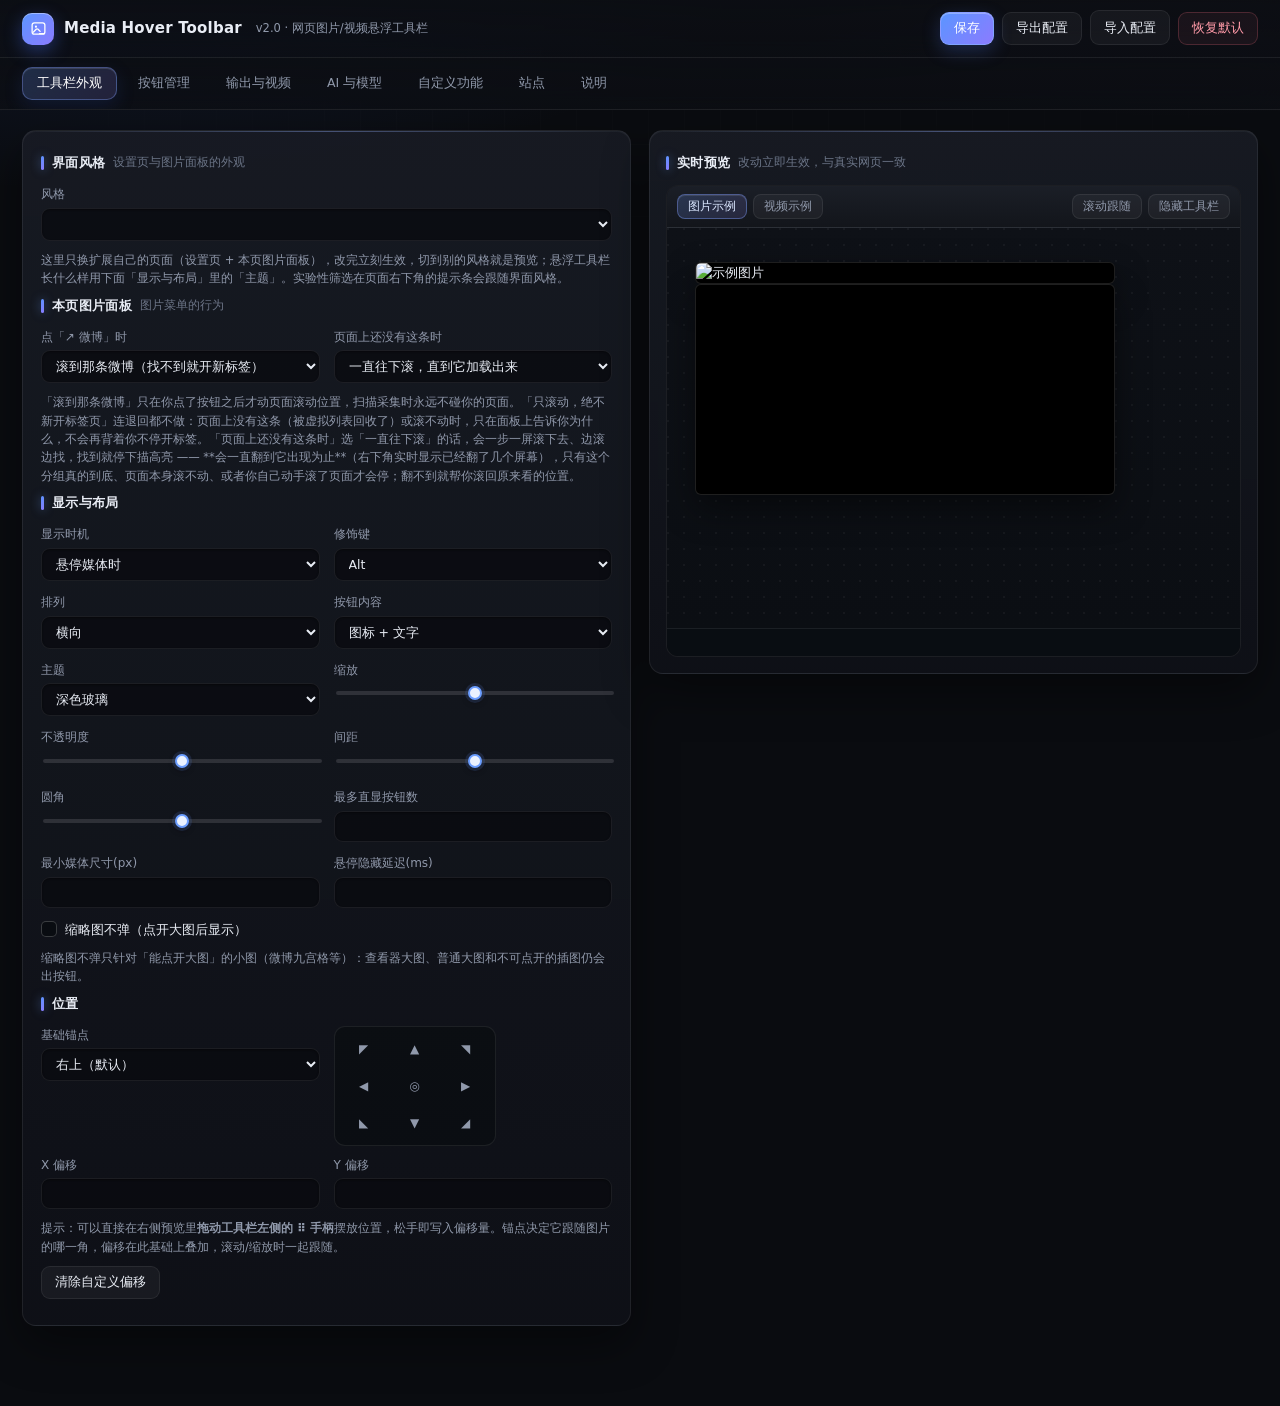
==== commit 2214be60: "Add scroll-to-post jump modes and boolean keyword expressions" ====
--- a/options.html
+++ b/options.html
@@ -37,6 +37,23 @@
           <label>风格 <select id="uiTheme"></select></label>
         </div>
         <p class="note">这里只换扩展自己的页面（设置页 + 本页图片面板），改完立刻生效，切到别的风格就是预览；悬浮工具栏长什么样用下面「显示与布局」里的「主题」。实验性筛选在页面右下角的提示条会跟随界面风格。</p>
+        <h3>本页图片面板 <small>图片菜单的行为</small></h3>
+        <div class="grid2">
+          <label>点「↗ 微博」时
+            <select id="jumpMode">
+              <option value="scroll">滚到那条微博（找不到就开新标签）</option>
+              <option value="scrollOnly">只滚动，绝不新开标签页</option>
+              <option value="tab">直接在新标签打开</option>
+            </select>
+          </label>
+          <label>页面上还没有这条时
+            <select id="jumpMissing">
+              <option value="scroll">一直往下滚，直到它加载出来</option>
+              <option value="tab">直接在新标签打开</option>
+            </select>
+          </label>
+        </div>
+        <p class="note">「滚到那条微博」只在你点了按钮之后才动页面滚动位置，扫描采集时永远不碰你的页面。「只滚动，绝不新开标签页」连退回都不做：页面上没有这条（被虚拟列表回收了）或滚不动时，只在面板上告诉你为什么，不会再背着你不停开标签。「页面上还没有这条时」选「一直往下滚」的话，会一步一屏滚下去、边滚边找，找到就停下描高亮 —— **会一直翻到它出现为止**（右下角实时显示已经翻了几个屏幕），只有这个分组真的到底、页面本身滚不动、或者你自己动手滚了页面才会停；翻不到就帮你滚回原来看的位置。</p>
         <h3>显示与布局</h3>
         <div class="grid2">
           <label>显示时机
